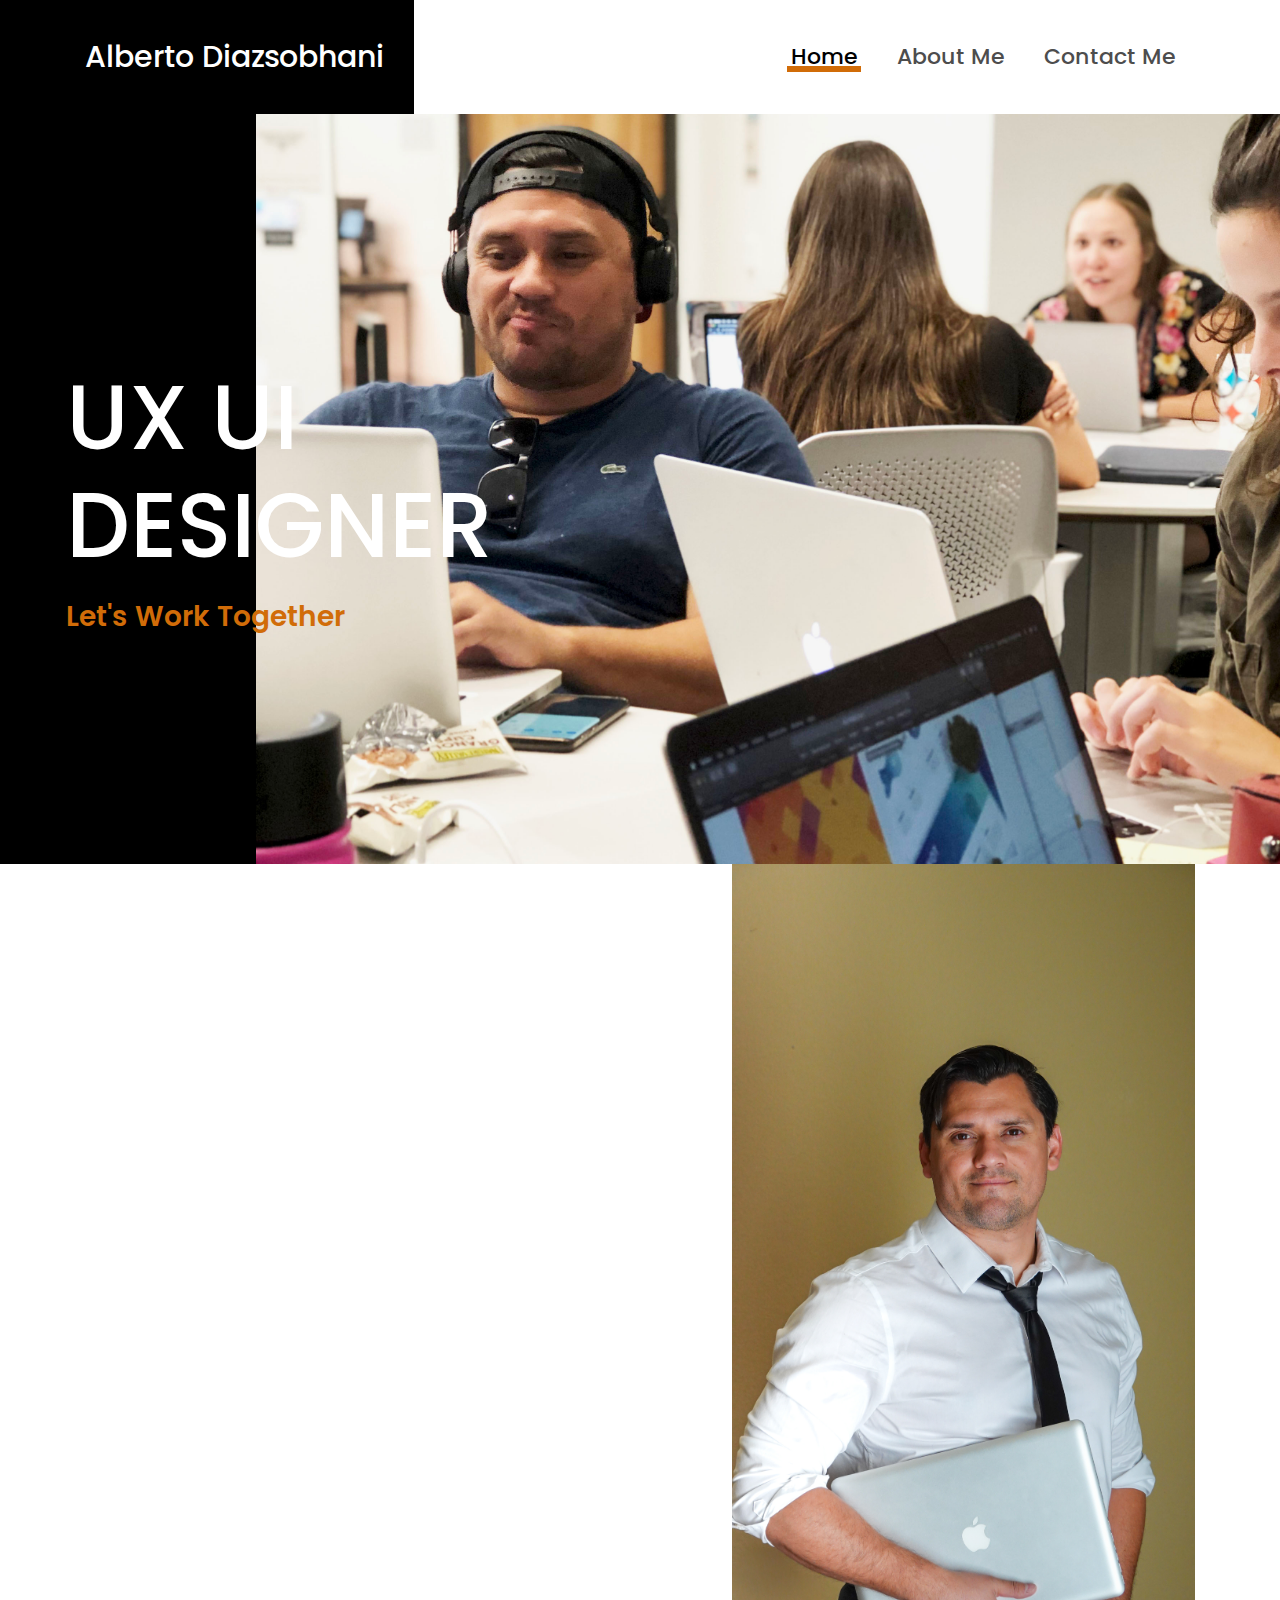
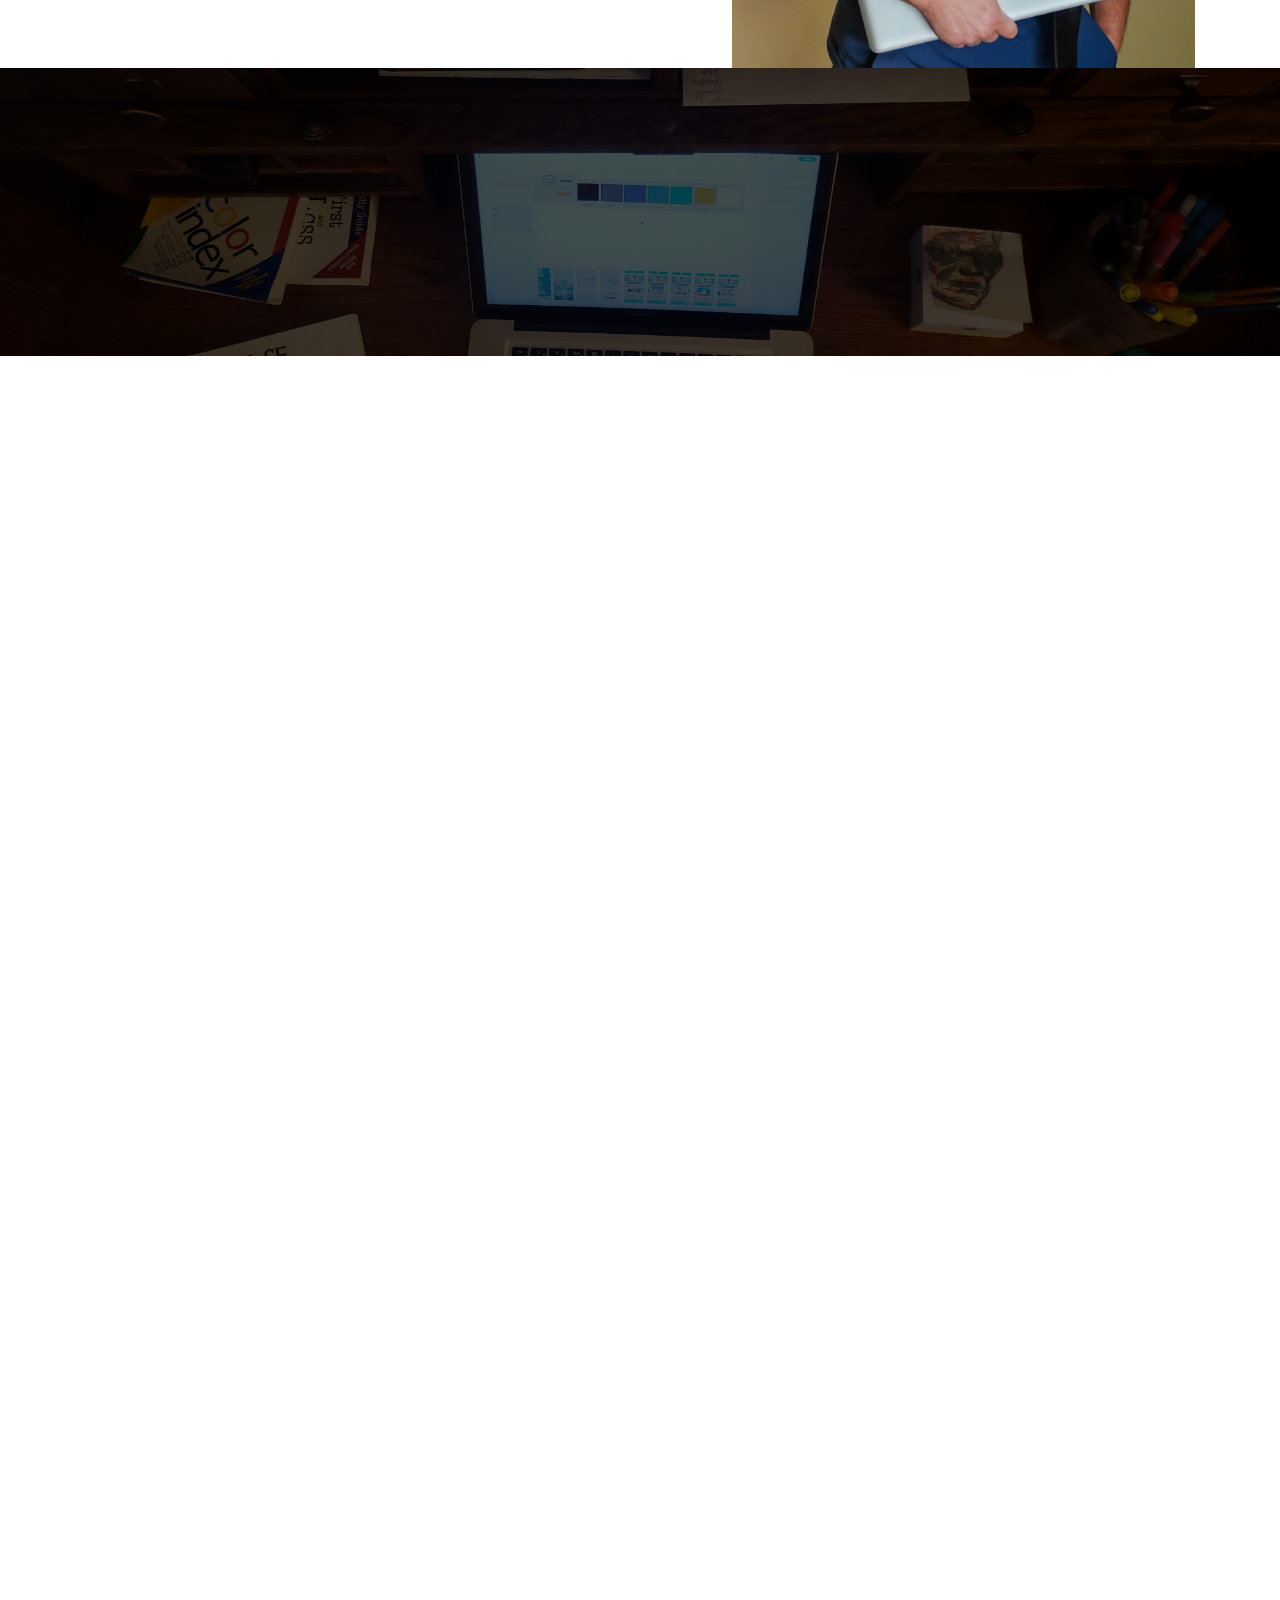
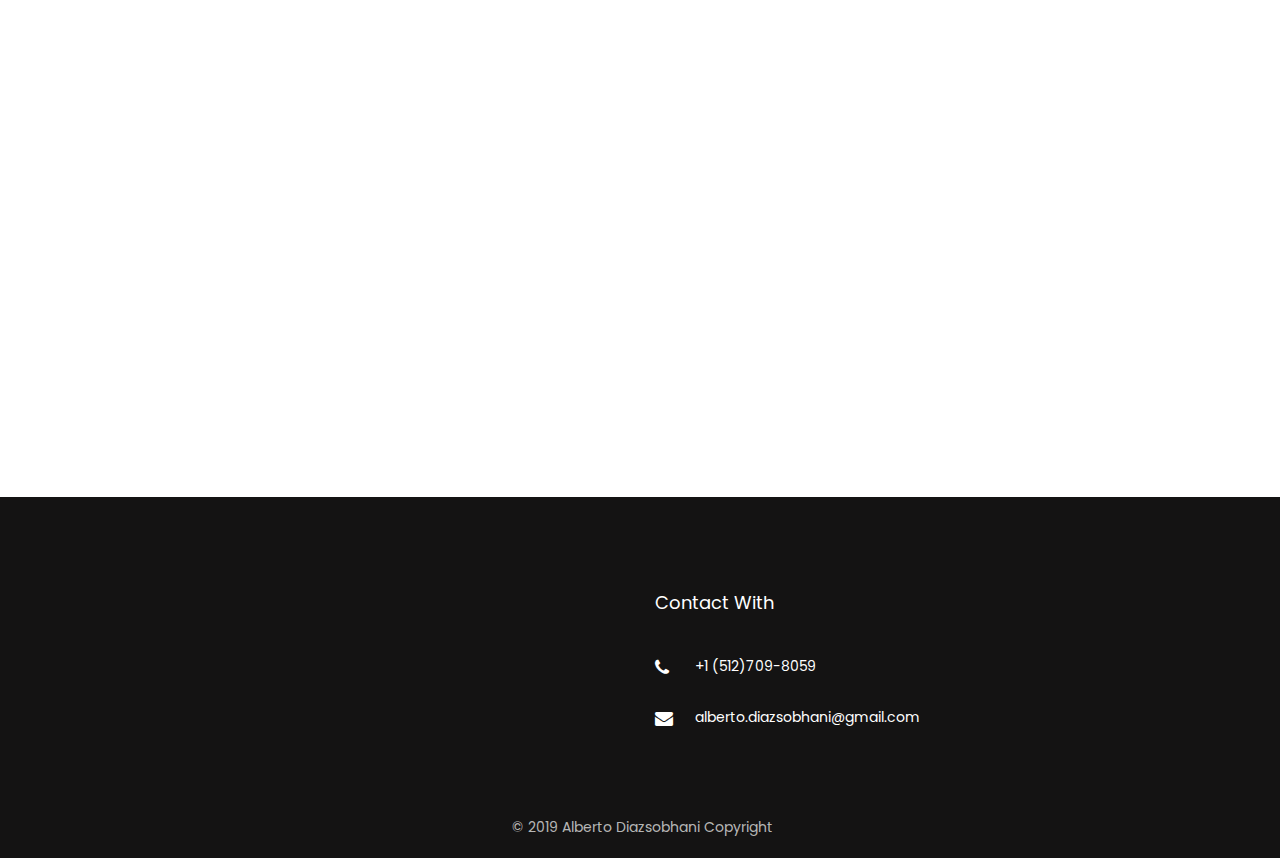
==== index.html @ 13d58dac "changes" ====
<!DOCTYPE html>
<html lang="en">
  <head>
	  
	<title>Alberto Diazsobhani UX UI Designer</title>
	<link rel="shortcut icon" type="images/png" href="images/betologo.png">
    <meta charset="utf-8">
    <meta name="viewport" content="width=device-width, initial-scale=1, shrink-to-fit=no">
    
    <link href="https://fonts.googleapis.com/css?family=Poppins:300,400,500,600,700,800,900" rel="stylesheet">

    <link rel="stylesheet" href="css/open-iconic-bootstrap.min.css">
    <link rel="stylesheet" href="css/animate.css">
    
    <link rel="stylesheet" href="css/owl.carousel.min.css">
    <link rel="stylesheet" href="css/owl.theme.default.min.css">
    <link rel="stylesheet" href="css/magnific-popup.css">

    <link rel="stylesheet" href="css/aos.css">

    <link rel="stylesheet" href="css/ionicons.min.css">

    <link rel="stylesheet" href="css/bootstrap-datepicker.css">
    <link rel="stylesheet" href="css/jquery.timepicker.css">

    
    <link rel="stylesheet" href="css/flaticon.css">
    <link rel="stylesheet" href="css/icomoon.css">
    <link rel="stylesheet" href="css/style.css">
  </head>
  <body>

	<!-- Start Nav-Bar Section-->

	<nav class="navbar navbar-expand-lg navbar-dark ftco_navbar bg-dark ftco-navbar-light" id="ftco-navbar">
	    <div class="container">
	      <a class="navbar-brand" href="index.html">Alberto Diazsobhani</a>
	      <button class="navbar-toggler" type="button" data-toggle="collapse" data-target="#ftco-nav" aria-controls="ftco-nav" aria-expanded="false" aria-label="Toggle navigation">
	        <span class="oi oi-menu"></span> Menu
	      </button>

	      <div class="collapse navbar-collapse" id="ftco-nav">
	        <ul class="navbar-nav ml-auto">
	        	<li class="nav-item active"><a href="index.html" class="nav-link">Home</a></li>
	        	<li class="nav-item"><a href="about.html" class="nav-link">About Me</a></li>
	          <li class="nav-item"><a href="contact.html" class="nav-link">Contact Me</a></li>
	        </ul>
	      </div>
	    </div>
	  </nav>

	<!-- END Nav-Bar Section-->


	<!-- Start Hero-Flex Section -->

    <section class="hero-wrap d-flex">
    	<div class="forth d-flex">
    		<div class="bg-after d-flex align-self-stretch"></div>
    		<div class="text">
    			<div class="desc pt-5">
	    			<h1 class="mb-3">UX UI DESIGNER</h1>
	    			<h2 class="mb-4">Let's Work Together</h2>
    			</div>
    		</div>
    	</div>
    	<div class="third about-img">
    		<div id="home" class="video-hero" style="height: 750px; background-image: url(images/betowork.jpg); background-size:cover; background-position: center center;">
    	</div>
	</section>
	
	<!-- End Hero-Flex Section -->


	<!-- Start Endorsements Section -->

    <section class="ftco-section ftco-no-pt ftco-no-pb">
			<div class="container">
				<div class="row no-gutters">
					<div class="col-md-5 p-md-5 img img-2 d-flex justify-content-center align-items-center order-md-last" style="background-image: url(images/Betohome2.jpg);">
					</div>
					<div class="col-md-7 wrap-about pt-md-5 ftco-animate">
	          <div class="heading-section mb-5 pt-5 pl-md-5">
	          	<div class="pr-md-5 mr-md-5 text-md-right">
	          		<span class="subheading">Endorsements</span>
		            <h2 class="mb-4">Skills</h2>
	            </div>
			  </div>	
	          <div class="pr-md-3 pr-lg-5 pl-md-5 mr-md-5 mb-5">
	            <div class="services-wrap d-flex">
	              <div class="icon d-flex justify-content-center align-items-center">
	            		<span class="flaticon-innovation"></span>
	              </div>
	              <div class="media-body pl-md-0 pl-4 pr-4 order-md-first text-md-right">
	                <h3 class="heading">UX & UI Process</h3>
	                <p>Research, Empathize with the users, Define the problem, Ideate, Prototype. Design focus on style with a useful and friendly iteration based on the needs of the User.</p>
	              </div>
	            </div>	
	            <div class="services-wrap d-flex">
	              <div class="icon d-flex justify-content-center align-items-center">
	            		<span class="flaticon-innovation"></span>
	              </div>
	              <div class="media-body pl-md-0 pl-4 pr-4 order-md-first text-md-right">
	                <h3 class="heading">Technical Skills</h3>
	                <p>Adobe XD, Visual Studio Code, Adobe Illustrator, InVision, GitHub, Adobe Photoshop, CodePen, Trello, Slack, Adobe Creative Cloud, Basic HTML, CSS and JS. </Code>.</p>
				  </div>
	            </div>
						</div>
					</div>
				</div>
			</div>
		</section>

		<!-- End Endorsements Section -->
	

		<!-- Start Floating-image Section -->

		<section class="ftco-section ftco-counter" id="section-counter" style="background-image: url(images/desk001.jpg);" data-stellar-background-ratio="0.5">
    	<div class="container">
    		<div class="row d-md-flex align-items-center">
    			<div class="col-lg-4">
    				<div class="heading-section pl-md-5 heading-section-white">
	          	<div class="ftco-animate">
		          	<span class="subheading"></span>
		            <h2 class="mb-4"></h2>
	            </div>
	          </div>
    			</div>
	          </div>
          </div>
        </div>
    	</div>
	</section>
	
	<!-- End Floating-image Section -->


	<!-- Start Recent Projects Section -->

    <section class="ftco-section ftco-project" id="projects-section">
    	<div class="container-fluid px-4">
    		<div class="row justify-content-center mb-5 pb-3">
          <div class="col-lg-6 heading-section text-center ftco-animate">
          	<span class="subheading">Portfolio</span>
            <h2 class="mb-4">Projects</h2>
            <p></p>
          </div>
        </div>
    		<div class="row">
    			<div class="col-md-4">
    				<div class="project img ftco-animate d-flex justify-content-center align-items-center" style="background-image: url(images/ruffugees.png);">
    					<div class="overlay"></div>
    					<a href="#" class="btn-site d-flex align-items-center justify-content-center"><span class="icon-subdirectory_arrow_right"></span></a>
	    				<div class="text text-center p-4">
	    					<h3><a href="https://albertodiazsobhani.myportfolio.com/ruffugees-presentation">Ruffugees </a></h3>
	    					<span>Website Redesign</span>
	    				</div>
    				</div>
  				</div>
  				<div class="col-md-8">
    				<div class="project img ftco-animate d-flex justify-content-center align-items-center" style="background-image: url(images/img-proj-O&T.png);">
    					<div class="overlay"></div>
    					<a href="https://albertodiazsobhani.myportfolio.com/oak-threads-presentation" class="btn-site d-flex align-items-center justify-content-center"><span class="icon-subdirectory_arrow_right"></span></a>
	    				<div class="text text-center p-4">
	    					<h3><a href="https://albertodiazsobhani.myportfolio.com/oak-threads-presentation">Oak & Thread</a></h3>
	    					<span>website</span>
	    				</div>
    				</div>
  				</div>
    			<div class="col-md-8">
    				<div class="project img ftco-animate d-flex justify-content-center align-items-center" style="background-image: url(images/butt;">
    					<div class="overlay"></div>
    					<a href="#" class="btn-site d-flex align-items-center justify-content-center"><span class="icon-subdirectory_arrow_right"></span></a>
	    				<div class="text text-center p-4">
							<h3><a href="https://albertodiazsobhani.myportfolio.com/butterfly-presentation">Butterfly</a></h3>
	    					<span>Social App</span>
	    				</div>
    				</div>

    				<div class="project img ftco-animate d-flex justify-content-center align-items-center" style="background-image: url(images/mobile03.jpg);">
    					<div class="overlay"></div>
    					<a href="#" class="btn-site d-flex align-items-center justify-content-center"><span class="icon-subdirectory_arrow_right"></span></a>
	    				<div class="text text-center p-4">
	    					<h3><a href="#">Under Construction</a></h3>
	    					<span></span>
	    				</div>
    				</div>
    			</div>
    			<div class="col-md-4">
    				<div class="row">
    					<div class="col-md-12">
		    				<div class="project img ftco-animate d-flex justify-content-center align-items-center" style="background-image: url(images/paints.jpg);">
		    					<div class="overlay"></div>
		    					<a href="#" class="btn-site d-flex align-items-center justify-content-center"><span class="icon-subdirectory_arrow_right"></span></a>
			    				<div class="text text-center p-4">
									<h3><a href="#">Under Construction</a></h3>
			    					<span>Art</span>
			    				</div>
		    				</div>
	    				</div>
	    				<div class="col-md-12">
		    				<div class="project img ftco-animate d-flex justify-content-center align-items-center" style="background-image: url(images/betowork.jpg);">
		    					<div class="overlay"></div>
		    					<a href="#" class="btn-site d-flex align-items-center justify-content-center"><span class="icon-subdirectory_arrow_right"></span></a>
			    				<div class="text text-center p-4">
			    					<h3><a href="#">Under Construction</a></h3>
			    					<span></span>
			    				</div>
		    				</div>
	    				</div>
    				</div>
    			</div>
    		</div>
    	</div>
    </section>

	<!-- End Recent Projects Section -->


	<!-- Start Footer Section -->

	<footer class="ftco-footer ftco-bg-dark ftco-section">
      <div class="container">
        <div class="row mb-5 d-flex">
          <div class="col-md">
            <div class="ftco-footer-widget mb-4">
              <ul class="ftco-footer-social list-unstyled float-md-left float-lft mt-3">
				<li class="ftco-animate"><a href="https://www.linkedin.com/in/alberto-diazsobhani/"><img src="https://img.icons8.com/color/48/000000/linkedin.png"></span></a></li>
                <li class="ftco-animate"><a href="https://www.facebook.com/alberto.diazsobhani/"><img src="https://img.icons8.com/color/48/000000/facebook.png"></span></a></li>
                <li class="ftco-animate"><a href="https://www.instagram.com/ux.ui.diazsobhani/"><img src="https://img.icons8.com/color/48/000000/instagram-new.png"></span></a></li>
                <li class="ftco-animate"><a href="https://www.behance.net/albertodiazsobhani/"><img src="https://img.icons8.com/color/48/000000/behance.png"></span></a></li>
			</ul>
            </div>
          </div>
          <div class="col-md">
            <div class="ftco-footer-widget mb-4">
            	<h2 class="ftco-heading-2">Contact With</h2>
            	<div class="block-23 mb-3">
	              <ul>
	                <li><a href="=1 512 709 8059"><span class="icon icon-phone"></span><span class="text">+1 (512)709-8059  </span></a></li>
	                <li><a href="alberto.diazsoibhani@gmail.com"><span class="icon icon-envelope"></span><span class="text">alberto.diazsobhani@gmail.com</span></a></li>
	              </ul>
	            </div>
            </div>
          </div>
        </div>
        <div class="row">
          <div class="col-md-12 text-center">

	<!-- End Footer Section -->
	

            <p><!-- Link back to Colorlib can't be removed. Template is licensed under CC BY 3.0. -->
				 © 2019 Alberto Diazsobhani Copyright  <!-- Link back to Colorlib can't be removed. Template is licensed under CC BY 3.0. --></p>
          </div>
        </div>
      </div>
    </footer>

  <!-- loader -->
  <div id="ftco-loader" class="show fullscreen"><svg class="circular" width="48px" height="48px"><circle class="path-bg" cx="24" cy="24" r="22" fill="none" stroke-width="4" stroke="#eeeeee"/><circle class="path" cx="24" cy="24" r="22" fill="none" stroke-width="4" stroke-miterlimit="10" stroke="#F96D00"/></svg></div>


  <script src="js/jquery.min.js"></script>
  <script src="js/jquery-migrate-3.0.1.min.js"></script>
  <script src="js/popper.min.js"></script>
  <script src="js/bootstrap.min.js"></script>
  <script src="js/jquery.easing.1.3.js"></script>
  <script src="js/jquery.waypoints.min.js"></script>
  <script src="js/jquery.stellar.min.js"></script>
  <script src="js/owl.carousel.min.js"></script>
  <script src="js/jquery.magnific-popup.min.js"></script>
  <script src="js/aos.js"></script>
  <script src="js/jquery.animateNumber.min.js"></script>
  <script src="js/jquery.mb.YTPlayer.min.js"></script>
  <script src="js/scrollax.min.js"></script>
  <script src="https://maps.googleapis.com/maps/api/js?key=AIzaSyBVWaKrjvy3MaE7SQ74_uJiULgl1JY0H2s&sensor=false"></script>
  <script src="js/google-map.js"></script>
  <script src="js/main.js"></script>
    
  </body>
</html>
---- css/flaticon.css ----
/*
  	Flaticon icon font: Flaticon
  	Creation date: 09/10/2018 04:23
  	*/


@font-face {
  font-family: "Flaticon";
  src: url("../fonts/flaticon/font/Flaticon.eot");
  src: url("../fonts/flaticon/font/Flaticon.eot?#iefix") format("embedded-opentype"),
       url("../fonts/flaticon/font/Flaticon.woff") format("woff"),
       url("../fonts/flaticon/font/Flaticon.ttf") format("truetype"),
       url("../fonts/flaticon/font/Flaticon.svg#Flaticon") format("svg");
  font-weight: normal;
  font-style: normal;
}

@media screen and (-webkit-min-device-pixel-ratio:0) {
  @font-face {
    font-family: "Flaticon";
    src: url("../fonts/flaticon/font/Flaticon.svg#Flaticon") format("svg");
  }
}

[class^="flaticon-"]:before, [class*=" flaticon-"]:before,
[class^="flaticon-"]:after, [class*=" flaticon-"]:after {   
  font-family: Flaticon;
  font-style: normal;
  font-weight: normal;
  font-variant: normal;
  text-transform: none;
  line-height: 1;

  /* Better Font Rendering =========== */
  -webkit-font-smoothing: antialiased;
  -moz-osx-font-smoothing: grayscale;
}

.flaticon-ideas:before { content: "\f100"; }
.flaticon-flasks:before { content: "\f101"; }
.flaticon-analysis:before { content: "\f102"; }
.flaticon-ux-design:before { content: "\f103"; }
.flaticon-web-design:before { content: "\f104"; }
.flaticon-idea:before { content: "\f105"; }
.flaticon-innovation:before { content: "\f106"; }
---- css/icomoon.css ----
@font-face {
  font-family: 'icomoon';
  src:  url('../fonts/icomoon/icomoon.eot?6tt51o');
  src:  url('../fonts/icomoon/icomoon.eot?6tt51o#iefix') format('embedded-opentype'),
    url('../fonts/icomoon/icomoon.ttf?6tt51o') format('truetype'),
    url('../fonts/icomoon/icomoon.woff?6tt51o') format('woff'),
    url('../fonts/icomoon/icomoon.svg?6tt51o#icomoon') format('svg');
  font-weight: normal;
  font-style: normal;
}

[class^="icon-"], [class*=" icon-"] {
  /* use !important to prevent issues with browser extensions that change fonts */
  font-family: 'icomoon' !important;
  speak: none;
  font-style: normal;
  font-weight: normal;
  font-variant: normal;
  text-transform: none;
  line-height: 1;

  /* Better Font Rendering =========== */
  -webkit-font-smoothing: antialiased;
  -moz-osx-font-smoothing: grayscale;
}

.icon-asterisk:before {
  content: "\f069";
}
.icon-plus:before {
  content: "\f067";
}
.icon-question:before {
  content: "\f128";
}
.icon-minus:before {
  content: "\f068";
}
.icon-glass:before {
  content: "\f000";
}
.icon-music:before {
  content: "\f001";
}
.icon-search:before {
  content: "\f002";
}
.icon-envelope-o:before {
  content: "\f003";
}
.icon-heart:before {
  content: "\f004";
}
.icon-star:before {
  content: "\f005";
}
.icon-star-o:before {
  content: "\f006";
}
.icon-user:before {
  content: "\f007";
}
.icon-film:before {
  content: "\f008";
}
.icon-th-large:before {
  content: "\f009";
}
.icon-th:before {
  content: "\f00a";
}
.icon-th-list:before {
  content: "\f00b";
}
.icon-check:before {
  content: "\f00c";
}
.icon-close:before {
  content: "\f00d";
}
.icon-remove:before {
  content: "\f00d";
}
.icon-times:before {
  content: "\f00d";
}
.icon-search-plus:before {
  content: "\f00e";
}
.icon-search-minus:before {
  content: "\f010";
}
.icon-power-off:before {
  content: "\f011";
}
.icon-signal:before {
  content: "\f012";
}
.icon-cog:before {
  content: "\f013";
}
.icon-gear:before {
  content: "\f013";
}
.icon-trash-o:before {
  content: "\f014";
}
.icon-home:before {
  content: "\f015";
}
.icon-file-o:before {
  content: "\f016";
}
.icon-clock-o:before {
  content: "\f017";
}
.icon-road:before {
  content: "\f018";
}
.icon-download:before {
  content: "\f019";
}
.icon-arrow-circle-o-down:before {
  content: "\f01a";
}
.icon-arrow-circle-o-up:before {
  content: "\f01b";
}
.icon-inbox:before {
  content: "\f01c";
}
.icon-play-circle-o:before {
  content: "\f01d";
}
.icon-repeat:before {
  content: "\f01e";
}
.icon-rotate-right:before {
  content: "\f01e";
}
.icon-refresh:before {
  content: "\f021";
}
.icon-list-alt:before {
  content: "\f022";
}
.icon-lock:before {
  content: "\f023";
}
.icon-flag:before {
  content: "\f024";
}
.icon-headphones:before {
  content: "\f025";
}
.icon-volume-off:before {
  content: "\f026";
}
.icon-volume-down:before {
  content: "\f027";
}
.icon-volume-up:before {
  content: "\f028";
}
.icon-qrcode:before {
  content: "\f029";
}
.icon-barcode:before {
  content: "\f02a";
}
.icon-tag:before {
  content: "\f02b";
}
.icon-tags:before {
  content: "\f02c";
}
.icon-book:before {
  content: "\f02d";
}
.icon-bookmark:before {
  content: "\f02e";
}
.icon-print:before {
  content: "\f02f";
}
.icon-camera:before {
  content: "\f030";
}
.icon-font:before {
  content: "\f031";
}
.icon-bold:before {
  content: "\f032";
}
.icon-italic:before {
  content: "\f033";
}
.icon-text-height:before {
  content: "\f034";
}
.icon-text-width:before {
  content: "\f035";
}
.icon-align-left:before {
  content: "\f036";
}
.icon-align-center:before {
  content: "\f037";
}
.icon-align-right:before {
  content: "\f038";
}
.icon-align-justify:before {
  content: "\f039";
}
.icon-list:before {
  content: "\f03a";
}
.icon-dedent:before {
  content: "\f03b";
}
.icon-outdent:before {
  content: "\f03b";
}
.icon-indent:before {
  content: "\f03c";
}
.icon-video-camera:before {
  content: "\f03d";
}
.icon-image:before {
  content: "\f03e";
}
.icon-photo:before {
  content: "\f03e";
}
.icon-picture-o:before {
  content: "\f03e";
}
.icon-pencil:before {
  content: "\f040";
}
.icon-map-marker:before {
  content: "\f041";
}
.icon-adjust:before {
  content: "\f042";
}
.icon-tint:before {
  content: "\f043";
}
.icon-edit:before {
  content: "\f044";
}
.icon-pencil-square-o:before {
  content: "\f044";
}
.icon-share-square-o:before {
  content: "\f045";
}
.icon-check-square-o:before {
  content: "\f046";
}
.icon-arrows:before {
  content: "\f047";
}
.icon-step-backward:before {
  content: "\f048";
}
.icon-fast-backward:before {
  content: "\f049";
}
.icon-backward:before {
  content: "\f04a";
}
.icon-play:before {
  content: "\f04b";
}
.icon-pause:before {
  content: "\f04c";
}
.icon-stop:before {
  content: "\f04d";
}
.icon-forward:before {
  content: "\f04e";
}
.icon-fast-forward:before {
  content: "\f050";
}
.icon-step-forward:before {
  content: "\f051";
}
.icon-eject:before {
  content: "\f052";
}
.icon-chevron-left:before {
  content: "\f053";
}
.icon-chevron-right:before {
  content: "\f054";
}
.icon-plus-circle:before {
  content: "\f055";
}
.icon-minus-circle:before {
  content: "\f056";
}
.icon-times-circle:before {
  content: "\f057";
}
.icon-check-circle:before {
  content: "\f058";
}
.icon-question-circle:before {
  content: "\f059";
}
.icon-info-circle:before {
  content: "\f05a";
}
.icon-crosshairs:before {
  content: "\f05b";
}
.icon-times-circle-o:before {
  content: "\f05c";
}
.icon-check-circle-o:before {
  content: "\f05d";
}
.icon-ban:before {
  content: "\f05e";
}
.icon-arrow-left:before {
  content: "\f060";
}
.icon-arrow-right:before {
  content: "\f061";
}
.icon-arrow-up:before {
  content: "\f062";
}
.icon-arrow-down:before {
  content: "\f063";
}
.icon-mail-forward:before {
  content: "\f064";
}
.icon-share:before {
  content: "\f064";
}
.icon-expand:before {
  content: "\f065";
}
.icon-compress:before {
  content: "\f066";
}
.icon-exclamation-circle:before {
  content: "\f06a";
}
.icon-gift:before {
  content: "\f06b";
}
.icon-leaf:before {
  content: "\f06c";
}
.icon-fire:before {
  content: "\f06d";
}
.icon-eye:before {
  content: "\f06e";
}
.icon-eye-slash:before {
  content: "\f070";
}
.icon-exclamation-triangle:before {
  content: "\f071";
}
.icon-warning:before {
  content: "\f071";
}
.icon-plane:before {
  content: "\f072";
}
.icon-calendar:before {
  content: "\f073";
}
.icon-random:before {
  content: "\f074";
}
.icon-comment:before {
  content: "\f075";
}
.icon-magnet:before {
  content: "\f076";
}
.icon-chevron-up:before {
  content: "\f077";
}
.icon-chevron-down:before {
  content: "\f078";
}
.icon-retweet:before {
  content: "\f079";
}
.icon-shopping-cart:before {
  content: "\f07a";
}
.icon-folder:before {
  content: "\f07b";
}
.icon-folder-open:before {
  content: "\f07c";
}
.icon-arrows-v:before {
  content: "\f07d";
}
.icon-arrows-h:before {
  content: "\f07e";
}
.icon-bar-chart:before {
  content: "\f080";
}
.icon-bar-chart-o:before {
  content: "\f080";
}
.icon-twitter-square:before {
  content: "\f081";
}
.icon-facebook-square:before {
  content: "\f082";
}
.icon-camera-retro:before {
  content: "\f083";
}
.icon-key:before {
  content: "\f084";
}
.icon-cogs:before {
  content: "\f085";
}
.icon-gears:before {
  content: "\f085";
}
.icon-comments:before {
  content: "\f086";
}
.icon-thumbs-o-up:before {
  content: "\f087";
}
.icon-thumbs-o-down:before {
  content: "\f088";
}
.icon-star-half:before {
  content: "\f089";
}
.icon-heart-o:before {
  content: "\f08a";
}
.icon-sign-out:before {
  content: "\f08b";
}
.icon-linkedin-square:before {
  content: "\f08c";
}
.icon-thumb-tack:before {
  content: "\f08d";
}
.icon-external-link:before {
  content: "\f08e";
}
.icon-sign-in:before {
  content: "\f090";
}
.icon-trophy:before {
  content: "\f091";
}
.icon-github-square:before {
  content: "\f092";
}
.icon-upload:before {
  content: "\f093";
}
.icon-lemon-o:before {
  content: "\f094";
}
.icon-phone:before {
  content: "\f095";
}
.icon-square-o:before {
  content: "\f096";
}
.icon-bookmark-o:before {
  content: "\f097";
}
.icon-phone-square:before {
  content: "\f098";
}
.icon-twitter:before {
  content: "\f099";
}
.icon-facebook:before {
  content: "\f09a";
}
.icon-facebook-f:before {
  content: "\f09a";
}
.icon-github:before {
  content: "\f09b";
}
.icon-unlock:before {
  content: "\f09c";
}
.icon-credit-card:before {
  content: "\f09d";
}
.icon-feed:before {
  content: "\f09e";
}
.icon-rss:before {
  content: "\f09e";
}
.icon-hdd-o:before {
  content: "\f0a0";
}
.icon-bullhorn:before {
  content: "\f0a1";
}
.icon-bell-o:before {
  content: "\f0a2";
}
.icon-certificate:before {
  content: "\f0a3";
}
.icon-hand-o-right:before {
  content: "\f0a4";
}
.icon-hand-o-left:before {
  content: "\f0a5";
}
.icon-hand-o-up:before {
  content: "\f0a6";
}
.icon-hand-o-down:before {
  content: "\f0a7";
}
.icon-arrow-circle-left:before {
  content: "\f0a8";
}
.icon-arrow-circle-right:before {
  content: "\f0a9";
}
.icon-arrow-circle-up:before {
  content: "\f0aa";
}
.icon-arrow-circle-down:before {
  content: "\f0ab";
}
.icon-globe:before {
  content: "\f0ac";
}
.icon-wrench:before {
  content: "\f0ad";
}
.icon-tasks:before {
  content: "\f0ae";
}
.icon-filter:before {
  content: "\f0b0";
}
.icon-briefcase:before {
  content: "\f0b1";
}
.icon-arrows-alt:before {
  content: "\f0b2";
}
.icon-group:before {
  content: "\f0c0";
}
.icon-users:before {
  content: "\f0c0";
}
.icon-chain:before {
  content: "\f0c1";
}
.icon-link:before {
  content: "\f0c1";
}
.icon-cloud:before {
  content: "\f0c2";
}
.icon-flask:before {
  content: "\f0c3";
}
.icon-cut:before {
  content: "\f0c4";
}
.icon-scissors:before {
  content: "\f0c4";
}
.icon-copy:before {
  content: "\f0c5";
}
.icon-files-o:before {
  content: "\f0c5";
}
.icon-paperclip:before {
  content: "\f0c6";
}
.icon-floppy-o:before {
  content: "\f0c7";
}
.icon-save:before {
  content: "\f0c7";
}
.icon-square:before {
  content: "\f0c8";
}
.icon-bars:before {
  content: "\f0c9";
}
.icon-navicon:before {
  content: "\f0c9";
}
.icon-reorder:before {
  content: "\f0c9";
}
.icon-list-ul:before {
  content: "\f0ca";
}
.icon-list-ol:before {
  content: "\f0cb";
}
.icon-strikethrough:before {
  content: "\f0cc";
}
.icon-underline:before {
  content: "\f0cd";
}
.icon-table:before {
  content: "\f0ce";
}
.icon-magic:before {
  content: "\f0d0";
}
.icon-truck:before {
  content: "\f0d1";
}
.icon-pinterest:before {
  content: "\f0d2";
}
.icon-pinterest-square:before {
  content: "\f0d3";
}
.icon-google-plus-square:before {
  content: "\f0d4";
}
.icon-google-plus:before {
  content: "\f0d5";
}
.icon-money:before {
  content: "\f0d6";
}
.icon-caret-down:before {
  content: "\f0d7";
}
.icon-caret-up:before {
  content: "\f0d8";
}
.icon-caret-left:before {
  content: "\f0d9";
}
.icon-caret-right:before {
  content: "\f0da";
}
.icon-columns:before {
  content: "\f0db";
}
.icon-sort:before {
  content: "\f0dc";
}
.icon-unsorted:before {
  content: "\f0dc";
}
.icon-sort-desc:before {
  content: "\f0dd";
}
.icon-sort-down:before {
  content: "\f0dd";
}
.icon-sort-asc:before {
  content: "\f0de";
}
.icon-sort-up:before {
  content: "\f0de";
}
.icon-envelope:before {
  content: "\f0e0";
}
.icon-linkedin:before {
  content: "\f0e1";
}
.icon-rotate-left:before {
  content: "\f0e2";
}
.icon-undo:before {
  content: "\f0e2";
}
.icon-gavel:before {
  content: "\f0e3";
}
.icon-legal:before {
  content: "\f0e3";
}
.icon-dashboard:before {
  content: "\f0e4";
}
.icon-tachometer:before {
  content: "\f0e4";
}
.icon-comment-o:before {
  content: "\f0e5";
}
.icon-comments-o:before {
  content: "\f0e6";
}
.icon-bolt:before {
  content: "\f0e7";
}
.icon-flash:before {
  content: "\f0e7";
}
.icon-sitemap:before {
  content: "\f0e8";
}
.icon-umbrella:before {
  content: "\f0e9";
}
.icon-clipboard:before {
  content: "\f0ea";
}
.icon-paste:before {
  content: "\f0ea";
}
.icon-lightbulb-o:before {
  content: "\f0eb";
}
.icon-exchange:before {
  content: "\f0ec";
}
.icon-cloud-download:before {
  content: "\f0ed";
}
.icon-cloud-upload:before {
  content: "\f0ee";
}
.icon-user-md:before {
  content: "\f0f0";
}
.icon-stethoscope:before {
  content: "\f0f1";
}
.icon-suitcase:before {
  content: "\f0f2";
}
.icon-bell:before {
  content: "\f0f3";
}
.icon-coffee:before {
  content: "\f0f4";
}
.icon-cutlery:before {
  content: "\f0f5";
}
.icon-file-text-o:before {
  content: "\f0f6";
}
.icon-building-o:before {
  content: "\f0f7";
}
.icon-hospital-o:before {
  content: "\f0f8";
}
.icon-ambulance:before {
  content: "\f0f9";
}
.icon-medkit:before {
  content: "\f0fa";
}
.icon-fighter-jet:before {
  content: "\f0fb";
}
.icon-beer:before {
  content: "\f0fc";
}
.icon-h-square:before {
  content: "\f0fd";
}
.icon-plus-square:before {
  content: "\f0fe";
}
.icon-angle-double-left:before {
  content: "\f100";
}
.icon-angle-double-right:before {
  content: "\f101";
}
.icon-angle-double-up:before {
  content: "\f102";
}
.icon-angle-double-down:before {
  content: "\f103";
}
.icon-angle-left:before {
  content: "\f104";
}
.icon-angle-right:before {
  content: "\f105";
}
.icon-angle-up:before {
  content: "\f106";
}
.icon-angle-down:before {
  content: "\f107";
}
.icon-desktop:before {
  content: "\f108";
}
.icon-laptop:before {
  content: "\f109";
}
.icon-tablet:before {
  content: "\f10a";
}
.icon-mobile:before {
  content: "\f10b";
}
.icon-mobile-phone:before {
  content: "\f10b";
}
.icon-circle-o:before {
  content: "\f10c";
}
.icon-quote-left:before {
  content: "\f10d";
}
.icon-quote-right:before {
  content: "\f10e";
}
.icon-spinner:before {
  content: "\f110";
}
.icon-circle:before {
  content: "\f111";
}
.icon-mail-reply:before {
  content: "\f112";
}
.icon-reply:before {
  content: "\f112";
}
.icon-github-alt:before {
  content: "\f113";
}
.icon-folder-o:before {
  content: "\f114";
}
.icon-folder-open-o:before {
  content: "\f115";
}
.icon-smile-o:before {
  content: "\f118";
}
.icon-frown-o:before {
  content: "\f119";
}
.icon-meh-o:before {
  content: "\f11a";
}
.icon-gamepad:before {
  content: "\f11b";
}
.icon-keyboard-o:before {
  content: "\f11c";
}
.icon-flag-o:before {
  content: "\f11d";
}
.icon-flag-checkered:before {
  content: "\f11e";
}
.icon-terminal:before {
  content: "\f120";
}
.icon-code:before {
  content: "\f121";
}
.icon-mail-reply-all:before {
  content: "\f122";
}
.icon-reply-all:before {
  content: "\f122";
}
.icon-star-half-empty:before {
  content: "\f123";
}
.icon-star-half-full:before {
  content: "\f123";
}
.icon-star-half-o:before {
  content: "\f123";
}
.icon-location-arrow:before {
  content: "\f124";
}
.icon-crop:before {
  content: "\f125";
}
.icon-code-fork:before {
  content: "\f126";
}
.icon-chain-broken:before {
  content: "\f127";
}
.icon-unlink:before {
  content: "\f127";
}
.icon-info:before {
  content: "\f129";
}
.icon-exclamation:before {
  content: "\f12a";
}
.icon-superscript:before {
  content: "\f12b";
}
.icon-subscript:before {
  content: "\f12c";
}
.icon-eraser:before {
  content: "\f12d";
}
.icon-puzzle-piece:before {
  content: "\f12e";
}
.icon-microphone:before {
  content: "\f130";
}
.icon-microphone-slash:before {
  content: "\f131";
}
.icon-shield:before {
  content: "\f132";
}
.icon-calendar-o:before {
  content: "\f133";
}
.icon-fire-extinguisher:before {
  content: "\f134";
}
.icon-rocket:before {
  content: "\f135";
}
.icon-maxcdn:before {
  content: "\f136";
}
.icon-chevron-circle-left:before {
  content: "\f137";
}
.icon-chevron-circle-right:before {
  content: "\f138";
}
.icon-chevron-circle-up:before {
  content: "\f139";
}
.icon-chevron-circle-down:before {
  content: "\f13a";
}
.icon-html5:before {
  content: "\f13b";
}
.icon-css3:before {
  content: "\f13c";
}
.icon-anchor:before {
  content: "\f13d";
}
.icon-unlock-alt:before {
  content: "\f13e";
}
.icon-bullseye:before {
  content: "\f140";
}
.icon-ellipsis-h:before {
  content: "\f141";
}
.icon-ellipsis-v:before {
  content: "\f142";
}
.icon-rss-square:before {
  content: "\f143";
}
.icon-play-circle:before {
  content: "\f144";
}
.icon-ticket:before {
  content: "\f145";
}
.icon-minus-square:before {
  content: "\f146";
}
.icon-minus-square-o:before {
  content: "\f147";
}
.icon-level-up:before {
  content: "\f148";
}
.icon-level-down:before {
  content: "\f149";
}
.icon-check-square:before {
  content: "\f14a";
}
.icon-pencil-square:before {
  content: "\f14b";
}
.icon-external-link-square:before {
  content: "\f14c";
}
.icon-share-square:before {
  content: "\f14d";
}
.icon-compass:before {
  content: "\f14e";
}
.icon-caret-square-o-down:before {
  content: "\f150";
}
.icon-toggle-down:before {
  content: "\f150";
}
.icon-caret-square-o-up:before {
  content: "\f151";
}
.icon-toggle-up:before {
  content: "\f151";
}
.icon-caret-square-o-right:before {
  content: "\f152";
}
.icon-toggle-right:before {
  content: "\f152";
}
.icon-eur:before {
  content: "\f153";
}
.icon-euro:before {
  content: "\f153";
}
.icon-gbp:before {
  content: "\f154";
}
.icon-dollar:before {
  content: "\f155";
}
.icon-usd:before {
  content: "\f155";
}
.icon-inr:before {
  content: "\f156";
}
.icon-rupee:before {
  content: "\f156";
}
.icon-cny:before {
  content: "\f157";
}
.icon-jpy:before {
  content: "\f157";
}
.icon-rmb:before {
  content: "\f157";
}
.icon-yen:before {
  content: "\f157";
}
.icon-rouble:before {
  content: "\f158";
}
.icon-rub:before {
  content: "\f158";
}
.icon-ruble:before {
  content: "\f158";
}
.icon-krw:before {
  content: "\f159";
}
.icon-won:before {
  content: "\f159";
}
.icon-bitcoin:before {
  content: "\f15a";
}
.icon-btc:before {
  content: "\f15a";
}
.icon-file:before {
  content: "\f15b";
}
.icon-file-text:before {
  content: "\f15c";
}
.icon-sort-alpha-asc:before {
  content: "\f15d";
}
.icon-sort-alpha-desc:before {
  content: "\f15e";
}
.icon-sort-amount-asc:before {
  content: "\f160";
}
.icon-sort-amount-desc:before {
  content: "\f161";
}
.icon-sort-numeric-asc:before {
  content: "\f162";
}
.icon-sort-numeric-desc:before {
  content: "\f163";
}
.icon-thumbs-up:before {
  content: "\f164";
}
.icon-thumbs-down:before {
  content: "\f165";
}
.icon-youtube-square:before {
  content: "\f166";
}
.icon-youtube:before {
  content: "\f167";
}
.icon-xing:before {
  content: "\f168";
}
.icon-xing-square:before {
  content: "\f169";
}
.icon-youtube-play:before {
  content: "\f16a";
}
.icon-dropbox:before {
  content: "\f16b";
}
.icon-stack-overflow:before {
  content: "\f16c";
}
.icon-instagram:before {
  content: "\f16d";
}
.icon-flickr:before {
  content: "\f16e";
}
.icon-adn:before {
  content: "\f170";
}
.icon-bitbucket:before {
  content: "\f171";
}
.icon-bitbucket-square:before {
  content: "\f172";
}
.icon-tumblr:before {
  content: "\f173";
}
.icon-tumblr-square:before {
  content: "\f174";
}
.icon-long-arrow-down:before {
  content: "\f175";
}
.icon-long-arrow-up:before {
  content: "\f176";
}
.icon-long-arrow-left:before {
  content: "\f177";
}
.icon-long-arrow-right:before {
  content: "\f178";
}
.icon-apple:before {
  content: "\f179";
}
.icon-windows:before {
  content: "\f17a";
}
.icon-android:before {
  content: "\f17b";
}
.icon-linux:before {
  content: "\f17c";
}
.icon-dribbble:before {
  content: "\f17d";
}
.icon-skype:before {
  content: "\f17e";
}
.icon-foursquare:before {
  content: "\f180";
}
.icon-trello:before {
  content: "\f181";
}
.icon-female:before {
  content: "\f182";
}
.icon-male:before {
  content: "\f183";
}
.icon-gittip:before {
  content: "\f184";
}
.icon-gratipay:before {
  content: "\f184";
}
.icon-sun-o:before {
  content: "\f185";
}
.icon-moon-o:before {
  content: "\f186";
}
.icon-archive:before {
  content: "\f187";
}
.icon-bug:before {
  content: "\f188";
}
.icon-vk:before {
  content: "\f189";
}
.icon-weibo:before {
  content: "\f18a";
}
.icon-renren:before {
  content: "\f18b";
}
.icon-pagelines:before {
  content: "\f18c";
}
.icon-stack-exchange:before {
  content: "\f18d";
}
.icon-arrow-circle-o-right:before {
  content: "\f18e";
}
.icon-arrow-circle-o-left:before {
  content: "\f190";
}
.icon-caret-square-o-left:before {
  content: "\f191";
}
.icon-toggle-left:before {
  content: "\f191";
}
.icon-dot-circle-o:before {
  content: "\f192";
}
.icon-wheelchair:before {
  content: "\f193";
}
.icon-vimeo-square:before {
  content: "\f194";
}
.icon-try:before {
  content: "\f195";
}
.icon-turkish-lira:before {
  content: "\f195";
}
.icon-plus-square-o:before {
  content: "\f196";
}
.icon-space-shuttle:before {
  content: "\f197";
}
.icon-slack:before {
  content: "\f198";
}
.icon-envelope-square:before {
  content: "\f199";
}
.icon-wordpress:before {
  content: "\f19a";
}
.icon-openid:before {
  content: "\f19b";
}
.icon-bank:before {
  content: "\f19c";
}
.icon-institution:before {
  content: "\f19c";
}
.icon-university:before {
  content: "\f19c";
}
.icon-graduation-cap:before {
  content: "\f19d";
}
.icon-mortar-board:before {
  content: "\f19d";
}
.icon-yahoo:before {
  content: "\f19e";
}
.icon-google:before {
  content: "\f1a0";
}
.icon-reddit:before {
  content: "\f1a1";
}
.icon-reddit-square:before {
  content: "\f1a2";
}
.icon-stumbleupon-circle:before {
  content: "\f1a3";
}
.icon-stumbleupon:before {
  content: "\f1a4";
}
.icon-delicious:before {
  content: "\f1a5";
}
.icon-digg:before {
  content: "\f1a6";
}
.icon-pied-piper-pp:before {
  content: "\f1a7";
}
.icon-pied-piper-alt:before {
  content: "\f1a8";
}
.icon-drupal:before {
  content: "\f1a9";
}
.icon-joomla:before {
  content: "\f1aa";
}
.icon-language:before {
  content: "\f1ab";
}
.icon-fax:before {
  content: "\f1ac";
}
.icon-building:before {
  content: "\f1ad";
}
.icon-child:before {
  content: "\f1ae";
}
.icon-paw:before {
  content: "\f1b0";
}
.icon-spoon:before {
  content: "\f1b1";
}
.icon-cube:before {
  content: "\f1b2";
}
.icon-cubes:before {
  content: "\f1b3";
}
.icon-behance:before {
  content: "\f1b4";
}
.icon-behance-square:before {
  content: "\f1b5";
}
.icon-steam:before {
  content: "\f1b6";
}
.icon-steam-square:before {
  content: "\f1b7";
}
.icon-recycle:before {
  content: "\f1b8";
}
.icon-automobile:before {
  content: "\f1b9";
}
.icon-car:before {
  content: "\f1b9";
}
.icon-cab:before {
  content: "\f1ba";
}
.icon-taxi:before {
  content: "\f1ba";
}
.icon-tree:before {
  content: "\f1bb";
}
.icon-spotify:before {
  content: "\f1bc";
}
.icon-deviantart:before {
  content: "\f1bd";
}
.icon-soundcloud:before {
  content: "\f1be";
}
.icon-database:before {
  content: "\f1c0";
}
.icon-file-pdf-o:before {
  content: "\f1c1";
}
.icon-file-word-o:before {
  content: "\f1c2";
}
.icon-file-excel-o:before {
  content: "\f1c3";
}
.icon-file-powerpoint-o:before {
  content: "\f1c4";
}
.icon-file-image-o:before {
  content: "\f1c5";
}
.icon-file-photo-o:before {
  content: "\f1c5";
}
.icon-file-picture-o:before {
  content: "\f1c5";
}
.icon-file-archive-o:before {
  content: "\f1c6";
}
.icon-file-zip-o:before {
  content: "\f1c6";
}
.icon-file-audio-o:before {
  content: "\f1c7";
}
.icon-file-sound-o:before {
  content: "\f1c7";
}
.icon-file-movie-o:before {
  content: "\f1c8";
}
.icon-file-video-o:before {
  content: "\f1c8";
}
.icon-file-code-o:before {
  content: "\f1c9";
}
.icon-vine:before {
  content: "\f1ca";
}
.icon-codepen:before {
  content: "\f1cb";
}
.icon-jsfiddle:before {
  content: "\f1cc";
}
.icon-life-bouy:before {
  content: "\f1cd";
}
.icon-life-buoy:before {
  content: "\f1cd";
}
.icon-life-ring:before {
  content: "\f1cd";
}
.icon-life-saver:before {
  content: "\f1cd";
}
.icon-support:before {
  content: "\f1cd";
}
.icon-circle-o-notch:before {
  content: "\f1ce";
}
.icon-ra:before {
  content: "\f1d0";
}
.icon-rebel:before {
  content: "\f1d0";
}
.icon-resistance:before {
  content: "\f1d0";
}
.icon-empire:before {
  content: "\f1d1";
}
.icon-ge:before {
  content: "\f1d1";
}
.icon-git-square:before {
  content: "\f1d2";
}
.icon-git:before {
  content: "\f1d3";
}
.icon-hacker-news:before {
  content: "\f1d4";
}
.icon-y-combinator-square:before {
  content: "\f1d4";
}
.icon-yc-square:before {
  content: "\f1d4";
}
.icon-tencent-weibo:before {
  content: "\f1d5";
}
.icon-qq:before {
  content: "\f1d6";
}
.icon-wechat:before {
  content: "\f1d7";
}
.icon-weixin:before {
  content: "\f1d7";
}
.icon-paper-plane:before {
  content: "\f1d8";
}
.icon-send:before {
  content: "\f1d8";
}
.icon-paper-plane-o:before {
  content: "\f1d9";
}
.icon-send-o:before {
  content: "\f1d9";
}
.icon-history:before {
  content: "\f1da";
}
.icon-circle-thin:before {
  content: "\f1db";
}
.icon-header:before {
  content: "\f1dc";
}
.icon-paragraph:before {
  content: "\f1dd";
}
.icon-sliders:before {
  content: "\f1de";
}
.icon-share-alt:before {
  content: "\f1e0";
}
.icon-share-alt-square:before {
  content: "\f1e1";
}
.icon-bomb:before {
  content: "\f1e2";
}
.icon-futbol-o:before {
  content: "\f1e3";
}
.icon-soccer-ball-o:before {
  content: "\f1e3";
}
.icon-tty:before {
  content: "\f1e4";
}
.icon-binoculars:before {
  content: "\f1e5";
}
.icon-plug:before {
  content: "\f1e6";
}
.icon-slideshare:before {
  content: "\f1e7";
}
.icon-twitch:before {
  content: "\f1e8";
}
.icon-yelp:before {
  content: "\f1e9";
}
.icon-newspaper-o:before {
  content: "\f1ea";
}
.icon-wifi:before {
  content: "\f1eb";
}
.icon-calculator:before {
  content: "\f1ec";
}
.icon-paypal:before {
  content: "\f1ed";
}
.icon-google-wallet:before {
  content: "\f1ee";
}
.icon-cc-visa:before {
  content: "\f1f0";
}
.icon-cc-mastercard:before {
  content: "\f1f1";
}
.icon-cc-discover:before {
  content: "\f1f2";
}
.icon-cc-amex:before {
  content: "\f1f3";
}
.icon-cc-paypal:before {
  content: "\f1f4";
}
.icon-cc-stripe:before {
  content: "\f1f5";
}
.icon-bell-slash:before {
  content: "\f1f6";
}
.icon-bell-slash-o:before {
  content: "\f1f7";
}
.icon-trash:before {
  content: "\f1f8";
}
.icon-copyright:before {
  content: "\f1f9";
}
.icon-at:before {
  content: "\f1fa";
}
.icon-eyedropper:before {
  content: "\f1fb";
}
.icon-paint-brush:before {
  content: "\f1fc";
}
.icon-birthday-cake:before {
  content: "\f1fd";
}
.icon-area-chart:before {
  content: "\f1fe";
}
.icon-pie-chart:before {
  content: "\f200";
}
.icon-line-chart:before {
  content: "\f201";
}
.icon-lastfm:before {
  content: "\f202";
}
.icon-lastfm-square:before {
  content: "\f203";
}
.icon-toggle-off:before {
  content: "\f204";
}
.icon-toggle-on:before {
  content: "\f205";
}
.icon-bicycle:before {
  content: "\f206";
}
.icon-bus:before {
  content: "\f207";
}
.icon-ioxhost:before {
  content: "\f208";
}
.icon-angellist:before {
  content: "\f209";
}
.icon-cc:before {
  content: "\f20a";
}
.icon-ils:before {
  content: "\f20b";
}
.icon-shekel:before {
  content: "\f20b";
}
.icon-sheqel:before {
  content: "\f20b";
}
.icon-meanpath:before {
  content: "\f20c";
}
.icon-buysellads:before {
  content: "\f20d";
}
.icon-connectdevelop:before {
  content: "\f20e";
}
.icon-dashcube:before {
  content: "\f210";
}
.icon-forumbee:before {
  content: "\f211";
}
.icon-leanpub:before {
  content: "\f212";
}
.icon-sellsy:before {
  content: "\f213";
}
.icon-shirtsinbulk:before {
  content: "\f214";
}
.icon-simplybuilt:before {
  content: "\f215";
}
.icon-skyatlas:before {
  content: "\f216";
}
.icon-cart-plus:before {
  content: "\f217";
}
.icon-cart-arrow-down:before {
  content: "\f218";
}
.icon-diamond:before {
  content: "\f219";
}
.icon-ship:before {
  content: "\f21a";
}
.icon-user-secret:before {
  content: "\f21b";
}
.icon-motorcycle:before {
  content: "\f21c";
}
.icon-street-view:before {
  content: "\f21d";
}
.icon-heartbeat:before {
  content: "\f21e";
}
.icon-venus:before {
  content: "\f221";
}
.icon-mars:before {
  content: "\f222";
}
.icon-mercury:before {
  content: "\f223";
}
.icon-intersex:before {
  content: "\f224";
}
.icon-transgender:before {
  content: "\f224";
}
.icon-transgender-alt:before {
  content: "\f225";
}
.icon-venus-double:before {
  content: "\f226";
}
.icon-mars-double:before {
  content: "\f227";
}
.icon-venus-mars:before {
  content: "\f228";
}
.icon-mars-stroke:before {
  content: "\f229";
}
.icon-mars-stroke-v:before {
  content: "\f22a";
}
.icon-mars-stroke-h:before {
  content: "\f22b";
}
.icon-neuter:before {
  content: "\f22c";
}
.icon-genderless:before {
  content: "\f22d";
}
.icon-facebook-official:before {
  content: "\f230";
}
.icon-pinterest-p:before {
  content: "\f231";
}
.icon-whatsapp:before {
  content: "\f232";
}
.icon-server:before {
  content: "\f233";
}
.icon-user-plus:before {
  content: "\f234";
}
.icon-user-times:before {
  content: "\f235";
}
.icon-bed:before {
  content: "\f236";
}
.icon-hotel:before {
  content: "\f236";
}
.icon-viacoin:before {
  content: "\f237";
}
.icon-train:before {
  content: "\f238";
}
.icon-subway:before {
  content: "\f239";
}
.icon-medium:before {
  content: "\f23a";
}
.icon-y-combinator:before {
  content: "\f23b";
}
.icon-yc:before {
  content: "\f23b";
}
.icon-optin-monster:before {
  content: "\f23c";
}
.icon-opencart:before {
  content: "\f23d";
}
.icon-expeditedssl:before {
  content: "\f23e";
}
.icon-battery:before {
  content: "\f240";
}
.icon-battery-4:before {
  content: "\f240";
}
.icon-battery-full:before {
  content: "\f240";
}
.icon-battery-3:before {
  content: "\f241";
}
.icon-battery-three-quarters:before {
  content: "\f241";
}
.icon-battery-2:before {
  content: "\f242";
}
.icon-battery-half:before {
  content: "\f242";
}
.icon-battery-1:before {
  content: "\f243";
}
.icon-battery-quarter:before {
  content: "\f243";
}
.icon-battery-0:before {
  content: "\f244";
}
.icon-battery-empty:before {
  content: "\f244";
}
.icon-mouse-pointer:before {
  content: "\f245";
}
.icon-i-cursor:before {
  content: "\f246";
}
.icon-object-group:before {
  content: "\f247";
}
.icon-object-ungroup:before {
  content: "\f248";
}
.icon-sticky-note:before {
  content: "\f249";
}
.icon-sticky-note-o:before {
  content: "\f24a";
}
.icon-cc-jcb:before {
  content: "\f24b";
}
.icon-cc-diners-club:before {
  content: "\f24c";
}
.icon-clone:before {
  content: "\f24d";
}
.icon-balance-scale:before {
  content: "\f24e";
}
.icon-hourglass-o:before {
  content: "\f250";
}
.icon-hourglass-1:before {
  content: "\f251";
}
.icon-hourglass-start:before {
  content: "\f251";
}
.icon-hourglass-2:before {
  content: "\f252";
}
.icon-hourglass-half:before {
  content: "\f252";
}
.icon-hourglass-3:before {
  content: "\f253";
}
.icon-hourglass-end:before {
  content: "\f253";
}
.icon-hourglass:before {
  content: "\f254";
}
.icon-hand-grab-o:before {
  content: "\f255";
}
.icon-hand-rock-o:before {
  content: "\f255";
}
.icon-hand-paper-o:before {
  content: "\f256";
}
.icon-hand-stop-o:before {
  content: "\f256";
}
.icon-hand-scissors-o:before {
  content: "\f257";
}
.icon-hand-lizard-o:before {
  content: "\f258";
}
.icon-hand-spock-o:before {
  content: "\f259";
}
.icon-hand-pointer-o:before {
  content: "\f25a";
}
.icon-hand-peace-o:before {
  content: "\f25b";
}
.icon-trademark:before {
  content: "\f25c";
}
.icon-registered:before {
  content: "\f25d";
}
.icon-creative-commons:before {
  content: "\f25e";
}
.icon-gg:before {
  content: "\f260";
}
.icon-gg-circle:before {
  content: "\f261";
}
.icon-tripadvisor:before {
  content: "\f262";
}
.icon-odnoklassniki:before {
  content: "\f263";
}
.icon-odnoklassniki-square:before {
  content: "\f264";
}
.icon-get-pocket:before {
  content: "\f265";
}
.icon-wikipedia-w:before {
  content: "\f266";
}
.icon-safari:before {
  content: "\f267";
}
.icon-chrome:before {
  content: "\f268";
}
.icon-firefox:before {
  content: "\f269";
}
.icon-opera:before {
  content: "\f26a";
}
.icon-internet-explorer:before {
  content: "\f26b";
}
.icon-television:before {
  content: "\f26c";
}
.icon-tv:before {
  content: "\f26c";
}
.icon-contao:before {
  content: "\f26d";
}
.icon-500px:before {
  content: "\f26e";
}
.icon-amazon:before {
  content: "\f270";
}
.icon-calendar-plus-o:before {
  content: "\f271";
}
.icon-calendar-minus-o:before {
  content: "\f272";
}
.icon-calendar-times-o:before {
  content: "\f273";
}
.icon-calendar-check-o:before {
  content: "\f274";
}
.icon-industry:before {
  content: "\f275";
}
.icon-map-pin:before {
  content: "\f276";
}
.icon-map-signs:before {
  content: "\f277";
}
.icon-map-o:before {
  content: "\f278";
}
.icon-map:before {
  content: "\f279";
}
.icon-commenting:before {
  content: "\f27a";
}
.icon-commenting-o:before {
  content: "\f27b";
}
.icon-houzz:before {
  content: "\f27c";
}
.icon-vimeo:before {
  content: "\f27d";
}
.icon-black-tie:before {
  content: "\f27e";
}
.icon-fonticons:before {
  content: "\f280";
}
.icon-reddit-alien:before {
  content: "\f281";
}
.icon-edge:before {
  content: "\f282";
}
.icon-credit-card-alt:before {
  content: "\f283";
}
.icon-codiepie:before {
  content: "\f284";
}
.icon-modx:before {
  content: "\f285";
}
.icon-fort-awesome:before {
  content: "\f286";
}
.icon-usb:before {
  content: "\f287";
}
.icon-product-hunt:before {
  content: "\f288";
}
.icon-mixcloud:before {
  content: "\f289";
}
.icon-scribd:before {
  content: "\f28a";
}
.icon-pause-circle:before {
  content: "\f28b";
}
.icon-pause-circle-o:before {
  content: "\f28c";
}
.icon-stop-circle:before {
  content: "\f28d";
}
.icon-stop-circle-o:before {
  content: "\f28e";
}
.icon-shopping-bag:before {
  content: "\f290";
}
.icon-shopping-basket:before {
  content: "\f291";
}
.icon-hashtag:before {
  content: "\f292";
}
.icon-bluetooth:before {
  content: "\f293";
}
.icon-bluetooth-b:before {
  content: "\f294";
}
.icon-percent:before {
  content: "\f295";
}
.icon-gitlab:before {
  content: "\f296";
}
.icon-wpbeginner:before {
  content: "\f297";
}
.icon-wpforms:before {
  content: "\f298";
}
.icon-envira:before {
  content: "\f299";
}
.icon-universal-access:before {
  content: "\f29a";
}
.icon-wheelchair-alt:before {
  content: "\f29b";
}
.icon-question-circle-o:before {
  content: "\f29c";
}
.icon-blind:before {
  content: "\f29d";
}
.icon-audio-description:before {
  content: "\f29e";
}
.icon-volume-control-phone:before {
  content: "\f2a0";
}
.icon-braille:before {
  content: "\f2a1";
}
.icon-assistive-listening-systems:before {
  content: "\f2a2";
}
.icon-american-sign-language-interpreting:before {
  content: "\f2a3";
}
.icon-asl-interpreting:before {
  content: "\f2a3";
}
.icon-deaf:before {
  content: "\f2a4";
}
.icon-deafness:before {
  content: "\f2a4";
}
.icon-hard-of-hearing:before {
  content: "\f2a4";
}
.icon-glide:before {
  content: "\f2a5";
}
.icon-glide-g:before {
  content: "\f2a6";
}
.icon-sign-language:before {
  content: "\f2a7";
}
.icon-signing:before {
  content: "\f2a7";
}
.icon-low-vision:before {
  content: "\f2a8";
}
.icon-viadeo:before {
  content: "\f2a9";
}
.icon-viadeo-square:before {
  content: "\f2aa";
}
.icon-snapchat:before {
  content: "\f2ab";
}
.icon-snapchat-ghost:before {
  content: "\f2ac";
}
.icon-snapchat-square:before {
  content: "\f2ad";
}
.icon-pied-piper:before {
  content: "\f2ae";
}
.icon-first-order:before {
  content: "\f2b0";
}
.icon-yoast:before {
  content: "\f2b1";
}
.icon-themeisle:before {
  content: "\f2b2";
}
.icon-google-plus-circle:before {
  content: "\f2b3";
}
.icon-google-plus-official:before {
  content: "\f2b3";
}
.icon-fa:before {
  content: "\f2b4";
}
.icon-font-awesome:before {
  content: "\f2b4";
}
.icon-handshake-o:before {
  content: "\f2b5";
}
.icon-envelope-open:before {
  content: "\f2b6";
}
.icon-envelope-open-o:before {
  content: "\f2b7";
}
.icon-linode:before {
  content: "\f2b8";
}
.icon-address-book:before {
  content: "\f2b9";
}
.icon-address-book-o:before {
  content: "\f2ba";
}
.icon-address-card:before {
  content: "\f2bb";
}
.icon-vcard:before {
  content: "\f2bb";
}
.icon-address-card-o:before {
  content: "\f2bc";
}
.icon-vcard-o:before {
  content: "\f2bc";
}
.icon-user-circle:before {
  content: "\f2bd";
}
.icon-user-circle-o:before {
  content: "\f2be";
}
.icon-user-o:before {
  content: "\f2c0";
}
.icon-id-badge:before {
  content: "\f2c1";
}
.icon-drivers-license:before {
  content: "\f2c2";
}
.icon-id-card:before {
  content: "\f2c2";
}
.icon-drivers-license-o:before {
  content: "\f2c3";
}
.icon-id-card-o:before {
  content: "\f2c3";
}
.icon-quora:before {
  content: "\f2c4";
}
.icon-free-code-camp:before {
  content: "\f2c5";
}
.icon-telegram:before {
  content: "\f2c6";
}
.icon-thermometer:before {
  content: "\f2c7";
}
.icon-thermometer-4:before {
  content: "\f2c7";
}
.icon-thermometer-full:before {
  content: "\f2c7";
}
.icon-thermometer-3:before {
  content: "\f2c8";
}
.icon-thermometer-three-quarters:before {
  content: "\f2c8";
}
.icon-thermometer-2:before {
  content: "\f2c9";
}
.icon-thermometer-half:before {
  content: "\f2c9";
}
.icon-thermometer-1:before {
  content: "\f2ca";
}
.icon-thermometer-quarter:before {
  content: "\f2ca";
}
.icon-thermometer-0:before {
  content: "\f2cb";
}
.icon-thermometer-empty:before {
  content: "\f2cb";
}
.icon-shower:before {
  content: "\f2cc";
}
.icon-bath:before {
  content: "\f2cd";
}
.icon-bathtub:before {
  content: "\f2cd";
}
.icon-s15:before {
  content: "\f2cd";
}
.icon-podcast:before {
  content: "\f2ce";
}
.icon-window-maximize:before {
  content: "\f2d0";
}
.icon-window-minimize:before {
  content: "\f2d1";
}
.icon-window-restore:before {
  content: "\f2d2";
}
.icon-times-rectangle:before {
  content: "\f2d3";
}
.icon-window-close:before {
  content: "\f2d3";
}
.icon-times-rectangle-o:before {
  content: "\f2d4";
}
.icon-window-close-o:before {
  content: "\f2d4";
}
.icon-bandcamp:before {
  content: "\f2d5";
}
.icon-grav:before {
  content: "\f2d6";
}
.icon-etsy:before {
  content: "\f2d7";
}
.icon-imdb:before {
  content: "\f2d8";
}
.icon-ravelry:before {
  content: "\f2d9";
}
.icon-eercast:before {
  content: "\f2da";
}
.icon-microchip:before {
  content: "\f2db";
}
.icon-snowflake-o:before {
  content: "\f2dc";
}
.icon-superpowers:before {
  content: "\f2dd";
}
.icon-wpexplorer:before {
  content: "\f2de";
}
.icon-meetup:before {
  content: "\f2e0";
}
.icon-3d_rotation:before {
  content: "\e84d";
}
.icon-ac_unit:before {
  content: "\eb3b";
}
.icon-alarm:before {
  content: "\e855";
}
.icon-access_alarms:before {
  content: "\e191";
}
.icon-schedule:before {
  content: "\e8b5";
}
.icon-accessibility:before {
  content: "\e84e";
}
.icon-accessible:before {
  content: "\e914";
}
.icon-account_balance:before {
  content: "\e84f";
}
.icon-account_balance_wallet:before {
  content: "\e850";
}
.icon-account_box:before {
  content: "\e851";
}
.icon-account_circle:before {
  content: "\e853";
}
.icon-adb:before {
  content: "\e60e";
}
.icon-add:before {
  content: "\e145";
}
.icon-add_a_photo:before {
  content: "\e439";
}
.icon-alarm_add:before {
  content: "\e856";
}
.icon-add_alert:before {
  content: "\e003";
}
.icon-add_box:before {
  content: "\e146";
}
.icon-add_circle:before {
  content: "\e147";
}
.icon-control_point:before {
  content: "\e3ba";
}
.icon-add_location:before {
  content: "\e567";
}
.icon-add_shopping_cart:before {
  content: "\e854";
}
.icon-queue:before {
  content: "\e03c";
}
.icon-add_to_queue:before {
  content: "\e05c";
}
.icon-adjust2:before {
  content: "\e39e";
}
.icon-airline_seat_flat:before {
  content: "\e630";
}
.icon-airline_seat_flat_angled:before {
  content: "\e631";
}
.icon-airline_seat_individual_suite:before {
  content: "\e632";
}
.icon-airline_seat_legroom_extra:before {
  content: "\e633";
}
.icon-airline_seat_legroom_normal:before {
  content: "\e634";
}
.icon-airline_seat_legroom_reduced:before {
  content: "\e635";
}
.icon-airline_seat_recline_extra:before {
  content: "\e636";
}
.icon-airline_seat_recline_normal:before {
  content: "\e637";
}
.icon-flight:before {
  content: "\e539";
}
.icon-airplanemode_inactive:before {
  content: "\e194";
}
.icon-airplay:before {
  content: "\e055";
}
.icon-airport_shuttle:before {
  content: "\eb3c";
}
.icon-alarm_off:before {
  content: "\e857";
}
.icon-alarm_on:before {
  content: "\e858";
}
.icon-album:before {
  content: "\e019";
}
.icon-all_inclusive:before {
  content: "\eb3d";
}
.icon-all_out:before {
  content: "\e90b";
}
.icon-android2:before {
  content: "\e859";
}
.icon-announcement:before {
  content: "\e85a";
}
.icon-apps:before {
  content: "\e5c3";
}
.icon-archive2:before {
  content: "\e149";
}
.icon-arrow_back:before {
  content: "\e5c4";
}
.icon-arrow_downward:before {
  content: "\e5db";
}
.icon-arrow_drop_down:before {
  content: "\e5c5";
}
.icon-arrow_drop_down_circle:before {
  content: "\e5c6";
}
.icon-arrow_drop_up:before {
  content: "\e5c7";
}
.icon-arrow_forward:before {
  content: "\e5c8";
}
.icon-arrow_upward:before {
  content: "\e5d8";
}
.icon-art_track:before {
  content: "\e060";
}
.icon-aspect_ratio:before {
  content: "\e85b";
}
.icon-poll:before {
  content: "\e801";
}
.icon-assignment:before {
  content: "\e85d";
}
.icon-assignment_ind:before {
  content: "\e85e";
}
.icon-assignment_late:before {
  content: "\e85f";
}
.icon-assignment_return:before {
  content: "\e860";
}
.icon-assignment_returned:before {
  content: "\e861";
}
.icon-assignment_turned_in:before {
  content: "\e862";
}
.icon-assistant:before {
  content: "\e39f";
}
.icon-flag2:before {
  content: "\e153";
}
.icon-attach_file:before {
  content: "\e226";
}
.icon-attach_money:before {
  content: "\e227";
}
.icon-attachment:before {
  content: "\e2bc";
}
.icon-audiotrack:before {
  content: "\e3a1";
}
.icon-autorenew:before {
  content: "\e863";
}
.icon-av_timer:before {
  content: "\e01b";
}
.icon-backspace:before {
  content: "\e14a";
}
.icon-cloud_upload:before {
  content: "\e2c3";
}
.icon-battery_alert:before {
  content: "\e19c";
}
.icon-battery_charging_full:before {
  content: "\e1a3";
}
.icon-battery_std:before {
  content: "\e1a5";
}
.icon-battery_unknown:before {
  content: "\e1a6";
}
.icon-beach_access:before {
  content: "\eb3e";
}
.icon-beenhere:before {
  content: "\e52d";
}
.icon-block:before {
  content: "\e14b";
}
.icon-bluetooth2:before {
  content: "\e1a7";
}
.icon-bluetooth_searching:before {
  content: "\e1aa";
}
.icon-bluetooth_connected:before {
  content: "\e1a8";
}
.icon-bluetooth_disabled:before {
  content: "\e1a9";
}
.icon-blur_circular:before {
  content: "\e3a2";
}
.icon-blur_linear:before {
  content: "\e3a3";
}
.icon-blur_off:before {
  content: "\e3a4";
}
.icon-blur_on:before {
  content: "\e3a5";
}
.icon-class:before {
  content: "\e86e";
}
.icon-turned_in:before {
  content: "\e8e6";
}
.icon-turned_in_not:before {
  content: "\e8e7";
}
.icon-border_all:before {
  content: "\e228";
}
.icon-border_bottom:before {
  content: "\e229";
}
.icon-border_clear:before {
  content: "\e22a";
}
.icon-border_color:before {
  content: "\e22b";
}
.icon-border_horizontal:before {
  content: "\e22c";
}
.icon-border_inner:before {
  content: "\e22d";
}
.icon-border_left:before {
  content: "\e22e";
}
.icon-border_outer:before {
  content: "\e22f";
}
.icon-border_right:before {
  content: "\e230";
}
.icon-border_style:before {
  content: "\e231";
}
.icon-border_top:before {
  content: "\e232";
}
.icon-border_vertical:before {
  content: "\e233";
}
.icon-branding_watermark:before {
  content: "\e06b";
}
.icon-brightness_1:before {
  content: "\e3a6";
}
.icon-brightness_2:before {
  content: "\e3a7";
}
.icon-brightness_3:before {
  content: "\e3a8";
}
.icon-brightness_4:before {
  content: "\e3a9";
}
.icon-brightness_low:before {
  content: "\e1ad";
}
.icon-brightness_medium:before {
  content: "\e1ae";
}
.icon-brightness_high:before {
  content: "\e1ac";
}
.icon-brightness_auto:before {
  content: "\e1ab";
}
.icon-broken_image:before {
  content: "\e3ad";
}
.icon-brush:before {
  content: "\e3ae";
}
.icon-bubble_chart:before {
  content: "\e6dd";
}
.icon-bug_report:before {
  content: "\e868";
}
.icon-build:before {
  content: "\e869";
}
.icon-burst_mode:before {
  content: "\e43c";
}
.icon-domain:before {
  content: "\e7ee";
}
.icon-business_center:before {
  content: "\eb3f";
}
.icon-cached:before {
  content: "\e86a";
}
.icon-cake:before {
  content: "\e7e9";
}
.icon-phone2:before {
  content: "\e0cd";
}
.icon-call_end:before {
  content: "\e0b1";
}
.icon-call_made:before {
  content: "\e0b2";
}
.icon-merge_type:before {
  content: "\e252";
}
.icon-call_missed:before {
  content: "\e0b4";
}
.icon-call_missed_outgoing:before {
  content: "\e0e4";
}
.icon-call_received:before {
  content: "\e0b5";
}
.icon-call_split:before {
  content: "\e0b6";
}
.icon-call_to_action:before {
  content: "\e06c";
}
.icon-camera2:before {
  content: "\e3af";
}
.icon-photo_camera:before {
  content: "\e412";
}
.icon-camera_enhance:before {
  content: "\e8fc";
}
.icon-camera_front:before {
  content: "\e3b1";
}
.icon-camera_rear:before {
  content: "\e3b2";
}
.icon-camera_roll:before {
  content: "\e3b3";
}
.icon-cancel:before {
  content: "\e5c9";
}
.icon-redeem:before {
  content: "\e8b1";
}
.icon-card_membership:before {
  content: "\e8f7";
}
.icon-card_travel:before {
  content: "\e8f8";
}
.icon-casino:before {
  content: "\eb40";
}
.icon-cast:before {
  content: "\e307";
}
.icon-cast_connected:before {
  content: "\e308";
}
.icon-center_focus_strong:before {
  content: "\e3b4";
}
.icon-center_focus_weak:before {
  content: "\e3b5";
}
.icon-change_history:before {
  content: "\e86b";
}
.icon-chat:before {
  content: "\e0b7";
}
.icon-chat_bubble:before {
  content: "\e0ca";
}
.icon-chat_bubble_outline:before {
  content: "\e0cb";
}
.icon-check2:before {
  content: "\e5ca";
}
.icon-check_box:before {
  content: "\e834";
}
.icon-check_box_outline_blank:before {
  content: "\e835";
}
.icon-check_circle:before {
  content: "\e86c";
}
.icon-navigate_before:before {
  content: "\e408";
}
.icon-navigate_next:before {
  content: "\e409";
}
.icon-child_care:before {
  content: "\eb41";
}
.icon-child_friendly:before {
  content: "\eb42";
}
.icon-chrome_reader_mode:before {
  content: "\e86d";
}
.icon-close2:before {
  content: "\e5cd";
}
.icon-clear_all:before {
  content: "\e0b8";
}
.icon-closed_caption:before {
  content: "\e01c";
}
.icon-wb_cloudy:before {
  content: "\e42d";
}
.icon-cloud_circle:before {
  content: "\e2be";
}
.icon-cloud_done:before {
  content: "\e2bf";
}
.icon-cloud_download:before {
  content: "\e2c0";
}
.icon-cloud_off:before {
  content: "\e2c1";
}
.icon-cloud_queue:before {
  content: "\e2c2";
}
.icon-code2:before {
  content: "\e86f";
}
.icon-photo_library:before {
  content: "\e413";
}
.icon-collections_bookmark:before {
  content: "\e431";
}
.icon-palette:before {
  content: "\e40a";
}
.icon-colorize:before {
  content: "\e3b8";
}
.icon-comment2:before {
  content: "\e0b9";
}
.icon-compare:before {
  content: "\e3b9";
}
.icon-compare_arrows:before {
  content: "\e915";
}
.icon-laptop2:before {
  content: "\e31e";
}
.icon-confirmation_number:before {
  content: "\e638";
}
.icon-contact_mail:before {
  content: "\e0d0";
}
.icon-contact_phone:before {
  content: "\e0cf";
}
.icon-contacts:before {
  content: "\e0ba";
}
.icon-content_copy:before {
  content: "\e14d";
}
.icon-content_cut:before {
  content: "\e14e";
}
.icon-content_paste:before {
  content: "\e14f";
}
.icon-control_point_duplicate:before {
  content: "\e3bb";
}
.icon-copyright2:before {
  content: "\e90c";
}
.icon-mode_edit:before {
  content: "\e254";
}
.icon-create_new_folder:before {
  content: "\e2cc";
}
.icon-payment:before {
  content: "\e8a1";
}
.icon-crop2:before {
  content: "\e3be";
}
.icon-crop_16_9:before {
  content: "\e3bc";
}
.icon-crop_3_2:before {
  content: "\e3bd";
}
.icon-crop_landscape:before {
  content: "\e3c3";
}
.icon-crop_7_5:before {
  content: "\e3c0";
}
.icon-crop_din:before {
  content: "\e3c1";
}
.icon-crop_free:before {
  content: "\e3c2";
}
.icon-crop_original:before {
  content: "\e3c4";
}
.icon-crop_portrait:before {
  content: "\e3c5";
}
.icon-crop_rotate:before {
  content: "\e437";
}
.icon-crop_square:before {
  content: "\e3c6";
}
.icon-dashboard2:before {
  content: "\e871";
}
.icon-data_usage:before {
  content: "\e1af";
}
.icon-date_range:before {
  content: "\e916";
}
.icon-dehaze:before {
  content: "\e3c7";
}
.icon-delete:before {
  content: "\e872";
}
.icon-delete_forever:before {
  content: "\e92b";
}
.icon-delete_sweep:before {
  content: "\e16c";
}
.icon-description:before {
  content: "\e873";
}
.icon-desktop_mac:before {
  content: "\e30b";
}
.icon-desktop_windows:before {
  content: "\e30c";
}
.icon-details:before {
  content: "\e3c8";
}
.icon-developer_board:before {
  content: "\e30d";
}
.icon-developer_mode:before {
  content: "\e1b0";
}
.icon-device_hub:before {
  content: "\e335";
}
.icon-phonelink:before {
  content: "\e326";
}
.icon-devices_other:before {
  content: "\e337";
}
.icon-dialer_sip:before {
  content: "\e0bb";
}
.icon-dialpad:before {
  content: "\e0bc";
}
.icon-directions:before {
  content: "\e52e";
}
.icon-directions_bike:before {
  content: "\e52f";
}
.icon-directions_boat:before {
  content: "\e532";
}
.icon-directions_bus:before {
  content: "\e530";
}
.icon-directions_car:before {
  content: "\e531";
}
.icon-directions_railway:before {
  content: "\e534";
}
.icon-directions_run:before {
  content: "\e566";
}
.icon-directions_transit:before {
  content: "\e535";
}
.icon-directions_walk:before {
  content: "\e536";
}
.icon-disc_full:before {
  content: "\e610";
}
.icon-dns:before {
  content: "\e875";
}
.icon-not_interested:before {
  content: "\e033";
}
.icon-do_not_disturb_alt:before {
  content: "\e611";
}
.icon-do_not_disturb_off:before {
  content: "\e643";
}
.icon-remove_circle:before {
  content: "\e15c";
}
.icon-dock:before {
  content: "\e30e";
}
.icon-done:before {
  content: "\e876";
}
.icon-done_all:before {
  content: "\e877";
}
.icon-donut_large:before {
  content: "\e917";
}
.icon-donut_small:before {
  content: "\e918";
}
.icon-drafts:before {
  content: "\e151";
}
.icon-drag_handle:before {
  content: "\e25d";
}
.icon-time_to_leave:before {
  content: "\e62c";
}
.icon-dvr:before {
  content: "\e1b2";
}
.icon-edit_location:before {
  content: "\e568";
}
.icon-eject2:before {
  content: "\e8fb";
}
.icon-markunread:before {
  content: "\e159";
}
.icon-enhanced_encryption:before {
  content: "\e63f";
}
.icon-equalizer:before {
  content: "\e01d";
}
.icon-error:before {
  content: "\e000";
}
.icon-error_outline:before {
  content: "\e001";
}
.icon-euro_symbol:before {
  content: "\e926";
}
.icon-ev_station:before {
  content: "\e56d";
}
.icon-insert_invitation:before {
  content: "\e24f";
}
.icon-event_available:before {
  content: "\e614";
}
.icon-event_busy:before {
  content: "\e615";
}
.icon-event_note:before {
  content: "\e616";
}
.icon-event_seat:before {
  content: "\e903";
}
.icon-exit_to_app:before {
  content: "\e879";
}
.icon-expand_less:before {
  content: "\e5ce";
}
.icon-expand_more:before {
  content: "\e5cf";
}
.icon-explicit:before {
  content: "\e01e";
}
.icon-explore:before {
  content: "\e87a";
}
.icon-exposure:before {
  content: "\e3ca";
}
.icon-exposure_neg_1:before {
  content: "\e3cb";
}
.icon-exposure_neg_2:before {
  content: "\e3cc";
}
.icon-exposure_plus_1:before {
  content: "\e3cd";
}
.icon-exposure_plus_2:before {
  content: "\e3ce";
}
.icon-exposure_zero:before {
  content: "\e3cf";
}
.icon-extension:before {
  content: "\e87b";
}
.icon-face:before {
  content: "\e87c";
}
.icon-fast_forward:before {
  content: "\e01f";
}
.icon-fast_rewind:before {
  content: "\e020";
}
.icon-favorite:before {
  content: "\e87d";
}
.icon-favorite_border:before {
  content: "\e87e";
}
.icon-featured_play_list:before {
  content: "\e06d";
}
.icon-featured_video:before {
  content: "\e06e";
}
.icon-sms_failed:before {
  content: "\e626";
}
.icon-fiber_dvr:before {
  content: "\e05d";
}
.icon-fiber_manual_record:before {
  content: "\e061";
}
.icon-fiber_new:before {
  content: "\e05e";
}
.icon-fiber_pin:before {
  content: "\e06a";
}
.icon-fiber_smart_record:before {
  content: "\e062";
}
.icon-get_app:before {
  content: "\e884";
}
.icon-file_upload:before {
  content: "\e2c6";
}
.icon-filter2:before {
  content: "\e3d3";
}
.icon-filter_1:before {
  content: "\e3d0";
}
.icon-filter_2:before {
  content: "\e3d1";
}
.icon-filter_3:before {
  content: "\e3d2";
}
.icon-filter_4:before {
  content: "\e3d4";
}
.icon-filter_5:before {
  content: "\e3d5";
}
.icon-filter_6:before {
  content: "\e3d6";
}
.icon-filter_7:before {
  content: "\e3d7";
}
.icon-filter_8:before {
  content: "\e3d8";
}
.icon-filter_9:before {
  content: "\e3d9";
}
.icon-filter_9_plus:before {
  content: "\e3da";
}
.icon-filter_b_and_w:before {
  content: "\e3db";
}
.icon-filter_center_focus:before {
  content: "\e3dc";
}
.icon-filter_drama:before {
  content: "\e3dd";
}
.icon-filter_frames:before {
  content: "\e3de";
}
.icon-terrain:before {
  content: "\e564";
}
.icon-filter_list:before {
  content: "\e152";
}
.icon-filter_none:before {
  content: "\e3e0";
}
.icon-filter_tilt_shift:before {
  content: "\e3e2";
}
.icon-filter_vintage:before {
  content: "\e3e3";
}
.icon-find_in_page:before {
  content: "\e880";
}
.icon-find_replace:before {
  content: "\e881";
}
.icon-fingerprint:before {
  content: "\e90d";
}
.icon-first_page:before {
  content: "\e5dc";
}
.icon-fitness_center:before {
  content: "\eb43";
}
.icon-flare:before {
  content: "\e3e4";
}
.icon-flash_auto:before {
  content: "\e3e5";
}
.icon-flash_off:before {
  content: "\e3e6";
}
.icon-flash_on:before {
  content: "\e3e7";
}
.icon-flight_land:before {
  content: "\e904";
}
.icon-flight_takeoff:before {
  content: "\e905";
}
.icon-flip:before {
  content: "\e3e8";
}
.icon-flip_to_back:before {
  content: "\e882";
}
.icon-flip_to_front:before {
  content: "\e883";
}
.icon-folder2:before {
  content: "\e2c7";
}
.icon-folder_open:before {
  content: "\e2c8";
}
.icon-folder_shared:before {
  content: "\e2c9";
}
.icon-folder_special:before {
  content: "\e617";
}
.icon-font_download:before {
  content: "\e167";
}
.icon-format_align_center:before {
  content: "\e234";
}
.icon-format_align_justify:before {
  content: "\e235";
}
.icon-format_align_left:before {
  content: "\e236";
}
.icon-format_align_right:before {
  content: "\e237";
}
.icon-format_bold:before {
  content: "\e238";
}
.icon-format_clear:before {
  content: "\e239";
}
.icon-format_color_fill:before {
  content: "\e23a";
}
.icon-format_color_reset:before {
  content: "\e23b";
}
.icon-format_color_text:before {
  content: "\e23c";
}
.icon-format_indent_decrease:before {
  content: "\e23d";
}
.icon-format_indent_increase:before {
  content: "\e23e";
}
.icon-format_italic:before {
  content: "\e23f";
}
.icon-format_line_spacing:before {
  content: "\e240";
}
.icon-format_list_bulleted:before {
  content: "\e241";
}
.icon-format_list_numbered:before {
  content: "\e242";
}
.icon-format_paint:before {
  content: "\e243";
}
.icon-format_quote:before {
  content: "\e244";
}
.icon-format_shapes:before {
  content: "\e25e";
}
.icon-format_size:before {
  content: "\e245";
}
.icon-format_strikethrough:before {
  content: "\e246";
}
.icon-format_textdirection_l_to_r:before {
  content: "\e247";
}
.icon-format_textdirection_r_to_l:before {
  content: "\e248";
}
.icon-format_underlined:before {
  content: "\e249";
}
.icon-question_answer:before {
  content: "\e8af";
}
.icon-forward2:before {
  content: "\e154";
}
.icon-forward_10:before {
  content: "\e056";
}
.icon-forward_30:before {
  content: "\e057";
}
.icon-forward_5:before {
  content: "\e058";
}
.icon-free_breakfast:before {
  content: "\eb44";
}
.icon-fullscreen:before {
  content: "\e5d0";
}
.icon-fullscreen_exit:before {
  content: "\e5d1";
}
.icon-functions:before {
  content: "\e24a";
}
.icon-g_translate:before {
  content: "\e927";
}
.icon-games:before {
  content: "\e021";
}
.icon-gavel2:before {
  content: "\e90e";
}
.icon-gesture:before {
  content: "\e155";
}
.icon-gif:before {
  content: "\e908";
}
.icon-goat:before {
  content: "\e900";
}
.icon-golf_course:before {
  content: "\eb45";
}
.icon-my_location:before {
  content: "\e55c";
}
.icon-location_searching:before {
  content: "\e1b7";
}
.icon-location_disabled:before {
  content: "\e1b6";
}
.icon-star2:before {
  content: "\e838";
}
.icon-gradient:before {
  content: "\e3e9";
}
.icon-grain:before {
  content: "\e3ea";
}
.icon-graphic_eq:before {
  content: "\e1b8";
}
.icon-grid_off:before {
  content: "\e3eb";
}
.icon-grid_on:before {
  content: "\e3ec";
}
.icon-people:before {
  content: "\e7fb";
}
.icon-group_add:before {
  content: "\e7f0";
}
.icon-group_work:before {
  content: "\e886";
}
.icon-hd:before {
  content: "\e052";
}
.icon-hdr_off:before {
  content: "\e3ed";
}
.icon-hdr_on:before {
  content: "\e3ee";
}
.icon-hdr_strong:before {
  content: "\e3f1";
}
.icon-hdr_weak:before {
  content: "\e3f2";
}
.icon-headset:before {
  content: "\e310";
}
.icon-headset_mic:before {
  content: "\e311";
}
.icon-healing:before {
  content: "\e3f3";
}
.icon-hearing:before {
  content: "\e023";
}
.icon-help:before {
  content: "\e887";
}
.icon-help_outline:before {
  content: "\e8fd";
}
.icon-high_quality:before {
  content: "\e024";
}
.icon-highlight:before {
  content: "\e25f";
}
.icon-highlight_off:before {
  content: "\e888";
}
.icon-restore:before {
  content: "\e8b3";
}
.icon-home2:before {
  content: "\e88a";
}
.icon-hot_tub:before {
  content: "\eb46";
}
.icon-local_hotel:before {
  content: "\e549";
}
.icon-hourglass_empty:before {
  content: "\e88b";
}
.icon-hourglass_full:before {
  content: "\e88c";
}
.icon-http:before {
  content: "\e902";
}
.icon-lock2:before {
  content: "\e897";
}
.icon-photo2:before {
  content: "\e410";
}
.icon-image_aspect_ratio:before {
  content: "\e3f5";
}
.icon-import_contacts:before {
  content: "\e0e0";
}
.icon-import_export:before {
  content: "\e0c3";
}
.icon-important_devices:before {
  content: "\e912";
}
.icon-inbox2:before {
  content: "\e156";
}
.icon-indeterminate_check_box:before {
  content: "\e909";
}
.icon-info2:before {
  content: "\e88e";
}
.icon-info_outline:before {
  content: "\e88f";
}
.icon-input:before {
  content: "\e890";
}
.icon-insert_comment:before {
  content: "\e24c";
}
.icon-insert_drive_file:before {
  content: "\e24d";
}
.icon-tag_faces:before {
  content: "\e420";
}
.icon-link2:before {
  content: "\e157";
}
.icon-invert_colors:before {
  content: "\e891";
}
.icon-invert_colors_off:before {
  content: "\e0c4";
}
.icon-iso:before {
  content: "\e3f6";
}
.icon-keyboard:before {
  content: "\e312";
}
.icon-keyboard_arrow_down:before {
  content: "\e313";
}
.icon-keyboard_arrow_left:before {
  content: "\e314";
}
.icon-keyboard_arrow_right:before {
  content: "\e315";
}
.icon-keyboard_arrow_up:before {
  content: "\e316";
}
.icon-keyboard_backspace:before {
  content: "\e317";
}
.icon-keyboard_capslock:before {
  content: "\e318";
}
.icon-keyboard_hide:before {
  content: "\e31a";
}
.icon-keyboard_return:before {
  content: "\e31b";
}
.icon-keyboard_tab:before {
  content: "\e31c";
}
.icon-keyboard_voice:before {
  content: "\e31d";
}
.icon-kitchen:before {
  content: "\eb47";
}
.icon-label:before {
  content: "\e892";
}
.icon-label_outline:before {
  content: "\e893";
}
.icon-language2:before {
  content: "\e894";
}
.icon-laptop_chromebook:before {
  content: "\e31f";
}
.icon-laptop_mac:before {
  content: "\e320";
}
.icon-laptop_windows:before {
  content: "\e321";
}
.icon-last_page:before {
  content: "\e5dd";
}
.icon-open_in_new:before {
  content: "\e89e";
}
.icon-layers:before {
  content: "\e53b";
}
.icon-layers_clear:before {
  content: "\e53c";
}
.icon-leak_add:before {
  content: "\e3f8";
}
.icon-leak_remove:before {
  content: "\e3f9";
}
.icon-lens:before {
  content: "\e3fa";
}
.icon-library_books:before {
  content: "\e02f";
}
.icon-library_music:before {
  content: "\e030";
}
.icon-lightbulb_outline:before {
  content: "\e90f";
}
.icon-line_style:before {
  content: "\e919";
}
.icon-line_weight:before {
  content: "\e91a";
}
.icon-linear_scale:before {
  content: "\e260";
}
.icon-linked_camera:before {
  content: "\e438";
}
.icon-list2:before {
  content: "\e896";
}
.icon-live_help:before {
  content: "\e0c6";
}
.icon-live_tv:before {
  content: "\e639";
}
.icon-local_play:before {
  content: "\e553";
}
.icon-local_airport:before {
  content: "\e53d";
}
.icon-local_atm:before {
  content: "\e53e";
}
.icon-local_bar:before {
  content: "\e540";
}
.icon-local_cafe:before {
  content: "\e541";
}
.icon-local_car_wash:before {
  content: "\e542";
}
.icon-local_convenience_store:before {
  content: "\e543";
}
.icon-restaurant_menu:before {
  content: "\e561";
}
.icon-local_drink:before {
  content: "\e544";
}
.icon-local_florist:before {
  content: "\e545";
}
.icon-local_gas_station:before {
  content: "\e546";
}
.icon-shopping_cart:before {
  content: "\e8cc";
}
.icon-local_hospital:before {
  content: "\e548";
}
.icon-local_laundry_service:before {
  content: "\e54a";
}
.icon-local_library:before {
  content: "\e54b";
}
.icon-local_mall:before {
  content: "\e54c";
}
.icon-theaters:before {
  content: "\e8da";
}
.icon-local_offer:before {
  content: "\e54e";
}
.icon-local_parking:before {
  content: "\e54f";
}
.icon-local_pharmacy:before {
  content: "\e550";
}
.icon-local_pizza:before {
  content: "\e552";
}
.icon-print2:before {
  content: "\e8ad";
}
.icon-local_shipping:before {
  content: "\e558";
}
.icon-local_taxi:before {
  content: "\e559";
}
.icon-location_city:before {
  content: "\e7f1";
}
.icon-location_off:before {
  content: "\e0c7";
}
.icon-room:before {
  content: "\e8b4";
}
.icon-lock_open:before {
  content: "\e898";
}
.icon-lock_outline:before {
  content: "\e899";
}
.icon-looks:before {
  content: "\e3fc";
}
.icon-looks_3:before {
  content: "\e3fb";
}
.icon-looks_4:before {
  content: "\e3fd";
}
.icon-looks_5:before {
  content: "\e3fe";
}
.icon-looks_6:before {
  content: "\e3ff";
}
.icon-looks_one:before {
  content: "\e400";
}
.icon-looks_two:before {
  content: "\e401";
}
.icon-sync:before {
  content: "\e627";
}
.icon-loupe:before {
  content: "\e402";
}
.icon-low_priority:before {
  content: "\e16d";
}
.icon-loyalty:before {
  content: "\e89a";
}
.icon-mail_outline:before {
  content: "\e0e1";
}
.icon-map2:before {
  content: "\e55b";
}
.icon-markunread_mailbox:before {
  content: "\e89b";
}
.icon-memory:before {
  content: "\e322";
}
.icon-menu:before {
  content: "\e5d2";
}
.icon-message:before {
  content: "\e0c9";
}
.icon-mic:before {
  content: "\e029";
}
.icon-mic_none:before {
  content: "\e02a";
}
.icon-mic_off:before {
  content: "\e02b";
}
.icon-mms:before {
  content: "\e618";
}
.icon-mode_comment:before {
  content: "\e253";
}
.icon-monetization_on:before {
  content: "\e263";
}
.icon-money_off:before {
  content: "\e25c";
}
.icon-monochrome_photos:before {
  content: "\e403";
}
.icon-mood_bad:before {
  content: "\e7f3";
}
.icon-more:before {
  content: "\e619";
}
.icon-more_horiz:before {
  content: "\e5d3";
}
.icon-more_vert:before {
  content: "\e5d4";
}
.icon-motorcycle2:before {
  content: "\e91b";
}
.icon-mouse:before {
  content: "\e323";
}
.icon-move_to_inbox:before {
  content: "\e168";
}
.icon-movie_creation:before {
  content: "\e404";
}
.icon-movie_filter:before {
  content: "\e43a";
}
.icon-multiline_chart:before {
  content: "\e6df";
}
.icon-music_note:before {
  content: "\e405";
}
.icon-music_video:before {
  content: "\e063";
}
.icon-nature:before {
  content: "\e406";
}
.icon-nature_people:before {
  content: "\e407";
}
.icon-navigation:before {
  content: "\e55d";
}
.icon-near_me:before {
  content: "\e569";
}
.icon-network_cell:before {
  content: "\e1b9";
}
.icon-network_check:before {
  content: "\e640";
}
.icon-network_locked:before {
  content: "\e61a";
}
.icon-network_wifi:before {
  content: "\e1ba";
}
.icon-new_releases:before {
  content: "\e031";
}
.icon-next_week:before {
  content: "\e16a";
}
.icon-nfc:before {
  content: "\e1bb";
}
.icon-no_encryption:before {
  content: "\e641";
}
.icon-signal_cellular_no_sim:before {
  content: "\e1ce";
}
.icon-note:before {
  content: "\e06f";
}
.icon-note_add:before {
  content: "\e89c";
}
.icon-notifications:before {
  content: "\e7f4";
}
.icon-notifications_active:before {
  content: "\e7f7";
}
.icon-notifications_none:before {
  content: "\e7f5";
}
.icon-notifications_off:before {
  content: "\e7f6";
}
.icon-notifications_paused:before {
  content: "\e7f8";
}
.icon-offline_pin:before {
  content: "\e90a";
}
.icon-ondemand_video:before {
  content: "\e63a";
}
.icon-opacity:before {
  content: "\e91c";
}
.icon-open_in_browser:before {
  content: "\e89d";
}
.icon-open_with:before {
  content: "\e89f";
}
.icon-pages:before {
  content: "\e7f9";
}
.icon-pageview:before {
  content: "\e8a0";
}
.icon-pan_tool:before {
  content: "\e925";
}
.icon-panorama:before {
  content: "\e40b";
}
.icon-radio_button_unchecked:before {
  content: "\e836";
}
.icon-panorama_horizontal:before {
  content: "\e40d";
}
.icon-panorama_vertical:before {
  content: "\e40e";
}
.icon-panorama_wide_angle:before {
  content: "\e40f";
}
.icon-party_mode:before {
  content: "\e7fa";
}
.icon-pause2:before {
  content: "\e034";
}
.icon-pause_circle_filled:before {
  content: "\e035";
}
.icon-pause_circle_outline:before {
  content: "\e036";
}
.icon-people_outline:before {
  content: "\e7fc";
}
.icon-perm_camera_mic:before {
  content: "\e8a2";
}
.icon-perm_contact_calendar:before {
  content: "\e8a3";
}
.icon-perm_data_setting:before {
  content: "\e8a4";
}
.icon-perm_device_information:before {
  content: "\e8a5";
}
.icon-person_outline:before {
  content: "\e7ff";
}
.icon-perm_media:before {
  content: "\e8a7";
}
.icon-perm_phone_msg:before {
  content: "\e8a8";
}
.icon-perm_scan_wifi:before {
  content: "\e8a9";
}
.icon-person:before {
  content: "\e7fd";
}
.icon-person_add:before {
  content: "\e7fe";
}
.icon-person_pin:before {
  content: "\e55a";
}
.icon-person_pin_circle:before {
  content: "\e56a";
}
.icon-personal_video:before {
  content: "\e63b";
}
.icon-pets:before {
  content: "\e91d";
}
.icon-phone_android:before {
  content: "\e324";
}
.icon-phone_bluetooth_speaker:before {
  content: "\e61b";
}
.icon-phone_forwarded:before {
  content: "\e61c";
}
.icon-phone_in_talk:before {
  content: "\e61d";
}
.icon-phone_iphone:before {
  content: "\e325";
}
.icon-phone_locked:before {
  content: "\e61e";
}
.icon-phone_missed:before {
  content: "\e61f";
}
.icon-phone_paused:before {
  content: "\e620";
}
.icon-phonelink_erase:before {
  content: "\e0db";
}
.icon-phonelink_lock:before {
  content: "\e0dc";
}
.icon-phonelink_off:before {
  content: "\e327";
}
.icon-phonelink_ring:before {
  content: "\e0dd";
}
.icon-phonelink_setup:before {
  content: "\e0de";
}
.icon-photo_album:before {
  content: "\e411";
}
.icon-photo_filter:before {
  content: "\e43b";
}
.icon-photo_size_select_actual:before {
  content: "\e432";
}
.icon-photo_size_select_large:before {
  content: "\e433";
}
.icon-photo_size_select_small:before {
  content: "\e434";
}
.icon-picture_as_pdf:before {
  content: "\e415";
}
.icon-picture_in_picture:before {
  content: "\e8aa";
}
.icon-picture_in_picture_alt:before {
  content: "\e911";
}
.icon-pie_chart:before {
  content: "\e6c4";
}
.icon-pie_chart_outlined:before {
  content: "\e6c5";
}
.icon-pin_drop:before {
  content: "\e55e";
}
.icon-play_arrow:before {
  content: "\e037";
}
.icon-play_circle_filled:before {
  content: "\e038";
}
.icon-play_circle_outline:before {
  content: "\e039";
}
.icon-play_for_work:before {
  content: "\e906";
}
.icon-playlist_add:before {
  content: "\e03b";
}
.icon-playlist_add_check:before {
  content: "\e065";
}
.icon-playlist_play:before {
  content: "\e05f";
}
.icon-plus_one:before {
  content: "\e800";
}
.icon-polymer:before {
  content: "\e8ab";
}
.icon-pool:before {
  content: "\eb48";
}
.icon-portable_wifi_off:before {
  content: "\e0ce";
}
.icon-portrait:before {
  content: "\e416";
}
.icon-power:before {
  content: "\e63c";
}
.icon-power_input:before {
  content: "\e336";
}
.icon-power_settings_new:before {
  content: "\e8ac";
}
.icon-pregnant_woman:before {
  content: "\e91e";
}
.icon-present_to_all:before {
  content: "\e0df";
}
.icon-priority_high:before {
  content: "\e645";
}
.icon-public:before {
  content: "\e80b";
}
.icon-publish:before {
  content: "\e255";
}
.icon-queue_music:before {
  content: "\e03d";
}
.icon-queue_play_next:before {
  content: "\e066";
}
.icon-radio:before {
  content: "\e03e";
}
.icon-radio_button_checked:before {
  content: "\e837";
}
.icon-rate_review:before {
  content: "\e560";
}
.icon-receipt:before {
  content: "\e8b0";
}
.icon-recent_actors:before {
  content: "\e03f";
}
.icon-record_voice_over:before {
  content: "\e91f";
}
.icon-redo:before {
  content: "\e15a";
}
.icon-refresh2:before {
  content: "\e5d5";
}
.icon-remove2:before {
  content: "\e15b";
}
.icon-remove_circle_outline:before {
  content: "\e15d";
}
.icon-remove_from_queue:before {
  content: "\e067";
}
.icon-visibility:before {
  content: "\e8f4";
}
.icon-remove_shopping_cart:before {
  content: "\e928";
}
.icon-reorder2:before {
  content: "\e8fe";
}
.icon-repeat2:before {
  content: "\e040";
}
.icon-repeat_one:before {
  content: "\e041";
}
.icon-replay:before {
  content: "\e042";
}
.icon-replay_10:before {
  content: "\e059";
}
.icon-replay_30:before {
  content: "\e05a";
}
.icon-replay_5:before {
  content: "\e05b";
}
.icon-reply2:before {
  content: "\e15e";
}
.icon-reply_all:before {
  content: "\e15f";
}
.icon-report:before {
  content: "\e160";
}
.icon-warning2:before {
  content: "\e002";
}
.icon-restaurant:before {
  content: "\e56c";
}
.icon-restore_page:before {
  content: "\e929";
}
.icon-ring_volume:before {
  content: "\e0d1";
}
.icon-room_service:before {
  content: "\eb49";
}
.icon-rotate_90_degrees_ccw:before {
  content: "\e418";
}
.icon-rotate_left:before {
  content: "\e419";
}
.icon-rotate_right:before {
  content: "\e41a";
}
.icon-rounded_corner:before {
  content: "\e920";
}
.icon-router:before {
  content: "\e328";
}
.icon-rowing:before {
  content: "\e921";
}
.icon-rss_feed:before {
  content: "\e0e5";
}
.icon-rv_hookup:before {
  content: "\e642";
}
.icon-satellite:before {
  content: "\e562";
}
.icon-save2:before {
  content: "\e161";
}
.icon-scanner:before {
  content: "\e329";
}
.icon-school:before {
  content: "\e80c";
}
.icon-screen_lock_landscape:before {
  content: "\e1be";
}
.icon-screen_lock_portrait:before {
  content: "\e1bf";
}
.icon-screen_lock_rotation:before {
  content: "\e1c0";
}
.icon-screen_rotation:before {
  content: "\e1c1";
}
.icon-screen_share:before {
  content: "\e0e2";
}
.icon-sd_storage:before {
  content: "\e1c2";
}
.icon-search2:before {
  content: "\e8b6";
}
.icon-security:before {
  content: "\e32a";
}
.icon-select_all:before {
  content: "\e162";
}
.icon-send2:before {
  content: "\e163";
}
.icon-sentiment_dissatisfied:before {
  content: "\e811";
}
.icon-sentiment_neutral:before {
  content: "\e812";
}
.icon-sentiment_satisfied:before {
  content: "\e813";
}
.icon-sentiment_very_dissatisfied:before {
  content: "\e814";
}
.icon-sentiment_very_satisfied:before {
  content: "\e815";
}
.icon-settings:before {
  content: "\e8b8";
}
.icon-settings_applications:before {
  content: "\e8b9";
}
.icon-settings_backup_restore:before {
  content: "\e8ba";
}
.icon-settings_bluetooth:before {
  content: "\e8bb";
}
.icon-settings_brightness:before {
  content: "\e8bd";
}
.icon-settings_cell:before {
  content: "\e8bc";
}
.icon-settings_ethernet:before {
  content: "\e8be";
}
.icon-settings_input_antenna:before {
  content: "\e8bf";
}
.icon-settings_input_composite:before {
  content: "\e8c1";
}
.icon-settings_input_hdmi:before {
  content: "\e8c2";
}
.icon-settings_input_svideo:before {
  content: "\e8c3";
}
.icon-settings_overscan:before {
  content: "\e8c4";
}
.icon-settings_phone:before {
  content: "\e8c5";
}
.icon-settings_power:before {
  content: "\e8c6";
}
.icon-settings_remote:before {
  content: "\e8c7";
}
.icon-settings_system_daydream:before {
  content: "\e1c3";
}
.icon-settings_voice:before {
  content: "\e8c8";
}
.icon-share2:before {
  content: "\e80d";
}
.icon-shop:before {
  content: "\e8c9";
}
.icon-shop_two:before {
  content: "\e8ca";
}
.icon-shopping_basket:before {
  content: "\e8cb";
}
.icon-short_text:before {
  content: "\e261";
}
.icon-show_chart:before {
  content: "\e6e1";
}
.icon-shuffle:before {
  content: "\e043";
}
.icon-signal_cellular_4_bar:before {
  content: "\e1c8";
}
.icon-signal_cellular_connected_no_internet_4_bar:before {
  content: "\e1cd";
}
.icon-signal_cellular_null:before {
  content: "\e1cf";
}
.icon-signal_cellular_off:before {
  content: "\e1d0";
}
.icon-signal_wifi_4_bar:before {
  content: "\e1d8";
}
.icon-signal_wifi_4_bar_lock:before {
  content: "\e1d9";
}
.icon-signal_wifi_off:before {
  content: "\e1da";
}
.icon-sim_card:before {
  content: "\e32b";
}
.icon-sim_card_alert:before {
  content: "\e624";
}
.icon-skip_next:before {
  content: "\e044";
}
.icon-skip_previous:before {
  content: "\e045";
}
.icon-slideshow:before {
  content: "\e41b";
}
.icon-slow_motion_video:before {
  content: "\e068";
}
.icon-stay_primary_portrait:before {
  content: "\e0d6";
}
.icon-smoke_free:before {
  content: "\eb4a";
}
.icon-smoking_rooms:before {
  content: "\eb4b";
}
.icon-textsms:before {
  content: "\e0d8";
}
.icon-snooze:before {
  content: "\e046";
}
.icon-sort2:before {
  content: "\e164";
}
.icon-sort_by_alpha:before {
  content: "\e053";
}
.icon-spa:before {
  content: "\eb4c";
}
.icon-space_bar:before {
  content: "\e256";
}
.icon-speaker:before {
  content: "\e32d";
}
.icon-speaker_group:before {
  content: "\e32e";
}
.icon-speaker_notes:before {
  content: "\e8cd";
}
.icon-speaker_notes_off:before {
  content: "\e92a";
}
.icon-speaker_phone:before {
  content: "\e0d2";
}
.icon-spellcheck:before {
  content: "\e8ce";
}
.icon-star_border:before {
  content: "\e83a";
}
.icon-star_half:before {
  content: "\e839";
}
.icon-stars:before {
  content: "\e8d0";
}
.icon-stay_primary_landscape:before {
  content: "\e0d5";
}
.icon-stop2:before {
  content: "\e047";
}
.icon-stop_screen_share:before {
  content: "\e0e3";
}
.icon-storage:before {
  content: "\e1db";
}
.icon-store_mall_directory:before {
  content: "\e563";
}
.icon-straighten:before {
  content: "\e41c";
}
.icon-streetview:before {
  content: "\e56e";
}
.icon-strikethrough_s:before {
  content: "\e257";
}
.icon-style:before {
  content: "\e41d";
}
.icon-subdirectory_arrow_left:before {
  content: "\e5d9";
}
.icon-subdirectory_arrow_right:before {
  content: "\e5da";
}
.icon-subject:before {
  content: "\e8d2";
}
.icon-subscriptions:before {
  content: "\e064";
}
.icon-subtitles:before {
  content: "\e048";
}
.icon-subway2:before {
  content: "\e56f";
}
.icon-supervisor_account:before {
  content: "\e8d3";
}
.icon-surround_sound:before {
  content: "\e049";
}
.icon-swap_calls:before {
  content: "\e0d7";
}
.icon-swap_horiz:before {
  content: "\e8d4";
}
.icon-swap_vert:before {
  content: "\e8d5";
}
.icon-swap_vertical_circle:before {
  content: "\e8d6";
}
.icon-switch_camera:before {
  content: "\e41e";
}
.icon-switch_video:before {
  content: "\e41f";
}
.icon-sync_disabled:before {
  content: "\e628";
}
.icon-sync_problem:before {
  content: "\e629";
}
.icon-system_update:before {
  content: "\e62a";
}
.icon-system_update_alt:before {
  content: "\e8d7";
}
.icon-tab:before {
  content: "\e8d8";
}
.icon-tab_unselected:before {
  content: "\e8d9";
}
.icon-tablet2:before {
  content: "\e32f";
}
.icon-tablet_android:before {
  content: "\e330";
}
.icon-tablet_mac:before {
  content: "\e331";
}
.icon-tap_and_play:before {
  content: "\e62b";
}
.icon-text_fields:before {
  content: "\e262";
}
.icon-text_format:before {
  content: "\e165";
}
.icon-texture:before {
  content: "\e421";
}
.icon-thumb_down:before {
  content: "\e8db";
}
.icon-thumb_up:before {
  content: "\e8dc";
}
.icon-thumbs_up_down:before {
  content: "\e8dd";
}
.icon-timelapse:before {
  content: "\e422";
}
.icon-timeline:before {
  content: "\e922";
}
.icon-timer:before {
  content: "\e425";
}
.icon-timer_10:before {
  content: "\e423";
}
.icon-timer_3:before {
  content: "\e424";
}
.icon-timer_off:before {
  content: "\e426";
}
.icon-title:before {
  content: "\e264";
}
.icon-toc:before {
  content: "\e8de";
}
.icon-today:before {
  content: "\e8df";
}
.icon-toll:before {
  content: "\e8e0";
}
.icon-tonality:before {
  content: "\e427";
}
.icon-touch_app:before {
  content: "\e913";
}
.icon-toys:before {
  content: "\e332";
}
.icon-track_changes:before {
  content: "\e8e1";
}
.icon-traffic:before {
  content: "\e565";
}
.icon-train2:before {
  content: "\e570";
}
.icon-tram:before {
  content: "\e571";
}
.icon-transfer_within_a_station:before {
  content: "\e572";
}
.icon-transform:before {
  content: "\e428";
}
.icon-translate:before {
  content: "\e8e2";
}
.icon-trending_down:before {
  content: "\e8e3";
}
.icon-trending_flat:before {
  content: "\e8e4";
}
.icon-trending_up:before {
  content: "\e8e5";
}
.icon-tune:before {
  content: "\e429";
}
.icon-tv2:before {
  content: "\e333";
}
.icon-unarchive:before {
  content: "\e169";
}
.icon-undo2:before {
  content: "\e166";
}
.icon-unfold_less:before {
  content: "\e5d6";
}
.icon-unfold_more:before {
  content: "\e5d7";
}
.icon-update:before {
  content: "\e923";
}
.icon-usb2:before {
  content: "\e1e0";
}
.icon-verified_user:before {
  content: "\e8e8";
}
.icon-vertical_align_bottom:before {
  content: "\e258";
}
.icon-vertical_align_center:before {
  content: "\e259";
}
.icon-vertical_align_top:before {
  content: "\e25a";
}
.icon-vibration:before {
  content: "\e62d";
}
.icon-video_call:before {
  content: "\e070";
}
.icon-video_label:before {
  content: "\e071";
}
.icon-video_library:before {
  content: "\e04a";
}
.icon-videocam:before {
  content: "\e04b";
}
.icon-videocam_off:before {
  content: "\e04c";
}
.icon-videogame_asset:before {
  content: "\e338";
}
.icon-view_agenda:before {
  content: "\e8e9";
}
.icon-view_array:before {
  content: "\e8ea";
}
.icon-view_carousel:before {
  content: "\e8eb";
}
.icon-view_column:before {
  content: "\e8ec";
}
.icon-view_comfy:before {
  content: "\e42a";
}
.icon-view_compact:before {
  content: "\e42b";
}
.icon-view_day:before {
  content: "\e8ed";
}
.icon-view_headline:before {
  content: "\e8ee";
}
.icon-view_list:before {
  content: "\e8ef";
}
.icon-view_module:before {
  content: "\e8f0";
}
.icon-view_quilt:before {
  content: "\e8f1";
}
.icon-view_stream:before {
  content: "\e8f2";
}
.icon-view_week:before {
  content: "\e8f3";
}
.icon-vignette:before {
  content: "\e435";
}
.icon-visibility_off:before {
  content: "\e8f5";
}
.icon-voice_chat:before {
  content: "\e62e";
}
.icon-voicemail:before {
  content: "\e0d9";
}
.icon-volume_down:before {
  content: "\e04d";
}
.icon-volume_mute:before {
  content: "\e04e";
}
.icon-volume_off:before {
  content: "\e04f";
}
.icon-volume_up:before {
  content: "\e050";
}
.icon-vpn_key:before {
  content: "\e0da";
}
.icon-vpn_lock:before {
  content: "\e62f";
}
.icon-wallpaper:before {
  content: "\e1bc";
}
.icon-watch:before {
  content: "\e334";
}
.icon-watch_later:before {
  content: "\e924";
}
.icon-wb_auto:before {
  content: "\e42c";
}
.icon-wb_incandescent:before {
  content: "\e42e";
}
.icon-wb_iridescent:before {
  content: "\e436";
}
.icon-wb_sunny:before {
  content: "\e430";
}
.icon-wc:before {
  content: "\e63d";
}
.icon-web:before {
  content: "\e051";
}
.icon-web_asset:before {
  content: "\e069";
}
.icon-weekend:before {
  content: "\e16b";
}
.icon-whatshot:before {
  content: "\e80e";
}
.icon-widgets:before {
  content: "\e1bd";
}
.icon-wifi2:before {
  content: "\e63e";
}
.icon-wifi_lock:before {
  content: "\e1e1";
}
.icon-wifi_tethering:before {
  content: "\e1e2";
}
.icon-work:before {
  content: "\e8f9";
}
.icon-wrap_text:before {
  content: "\e25b";
}
.icon-youtube_searched_for:before {
  content: "\e8fa";
}
.icon-zoom_in:before {
  content: "\e8ff";
}
.icon-zoom_out:before {
  content: "\e901";
}
.icon-zoom_out_map:before {
  content: "\e56b";
}
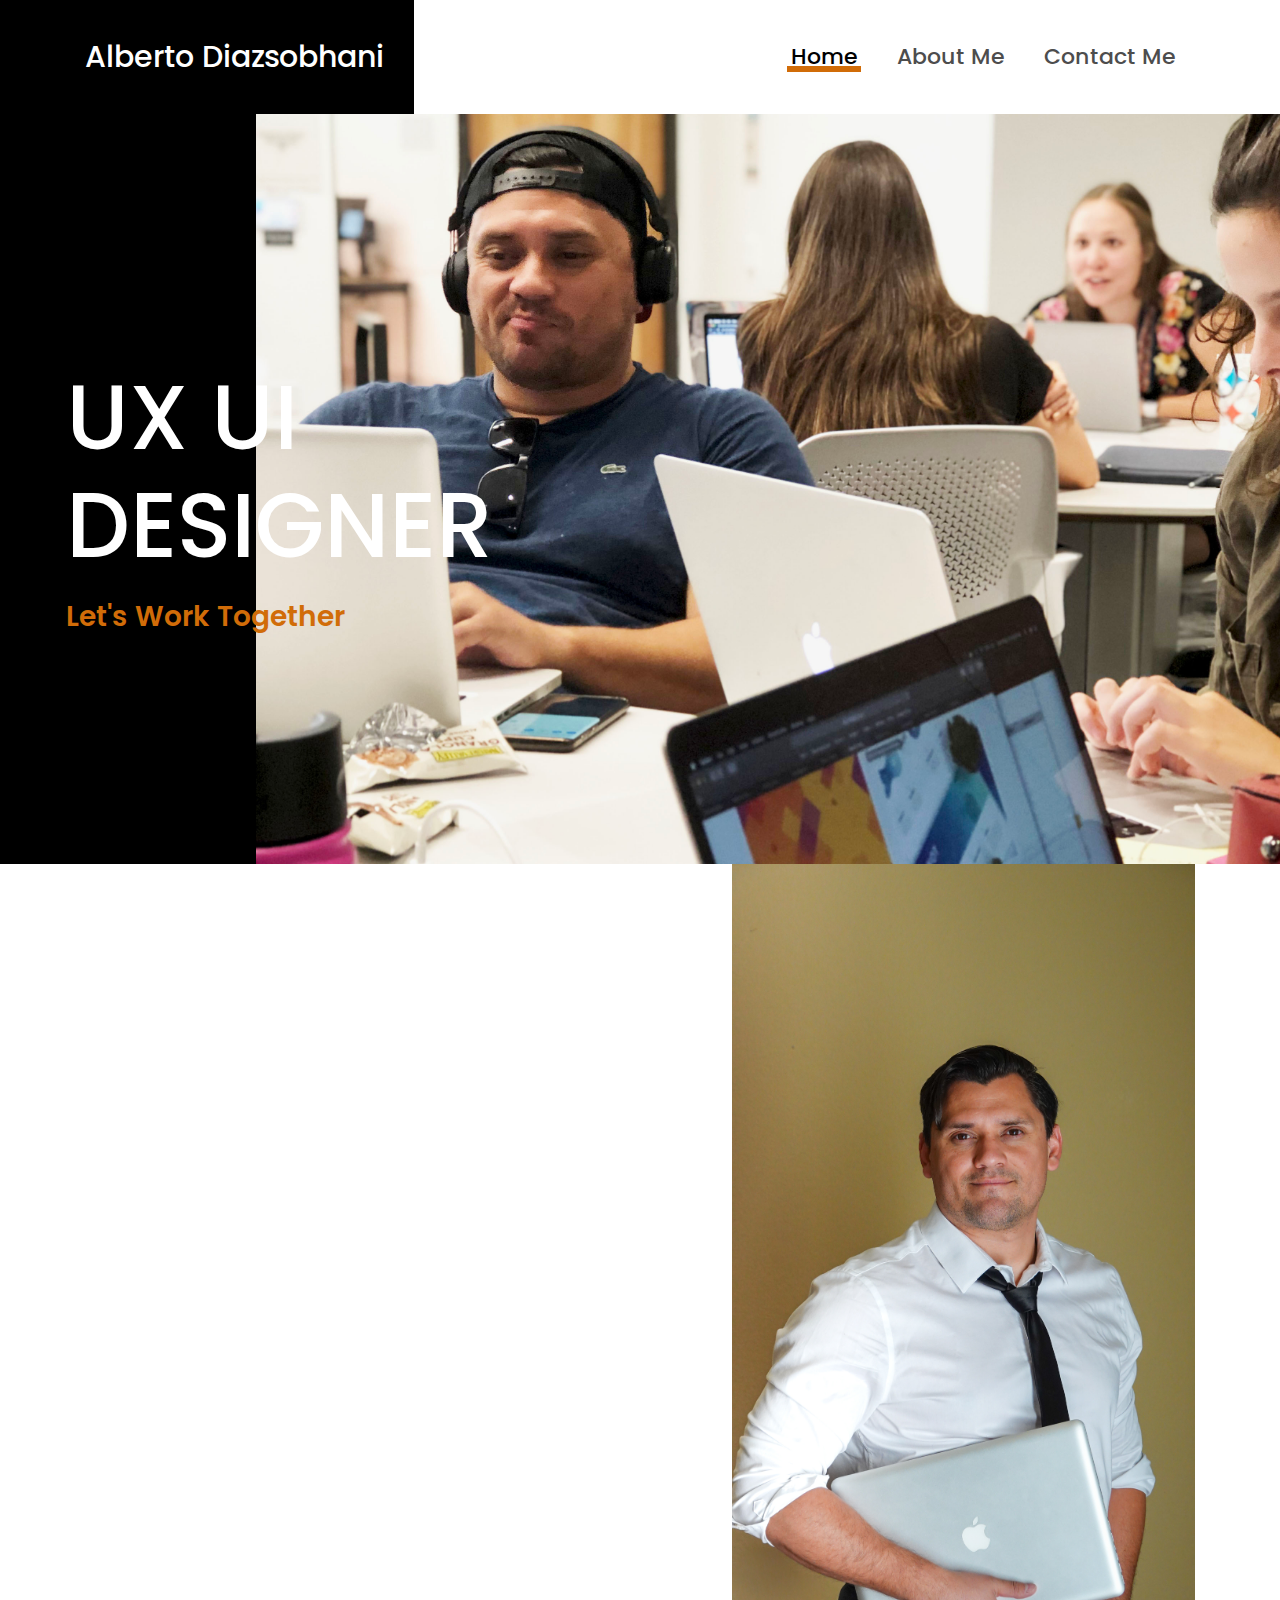
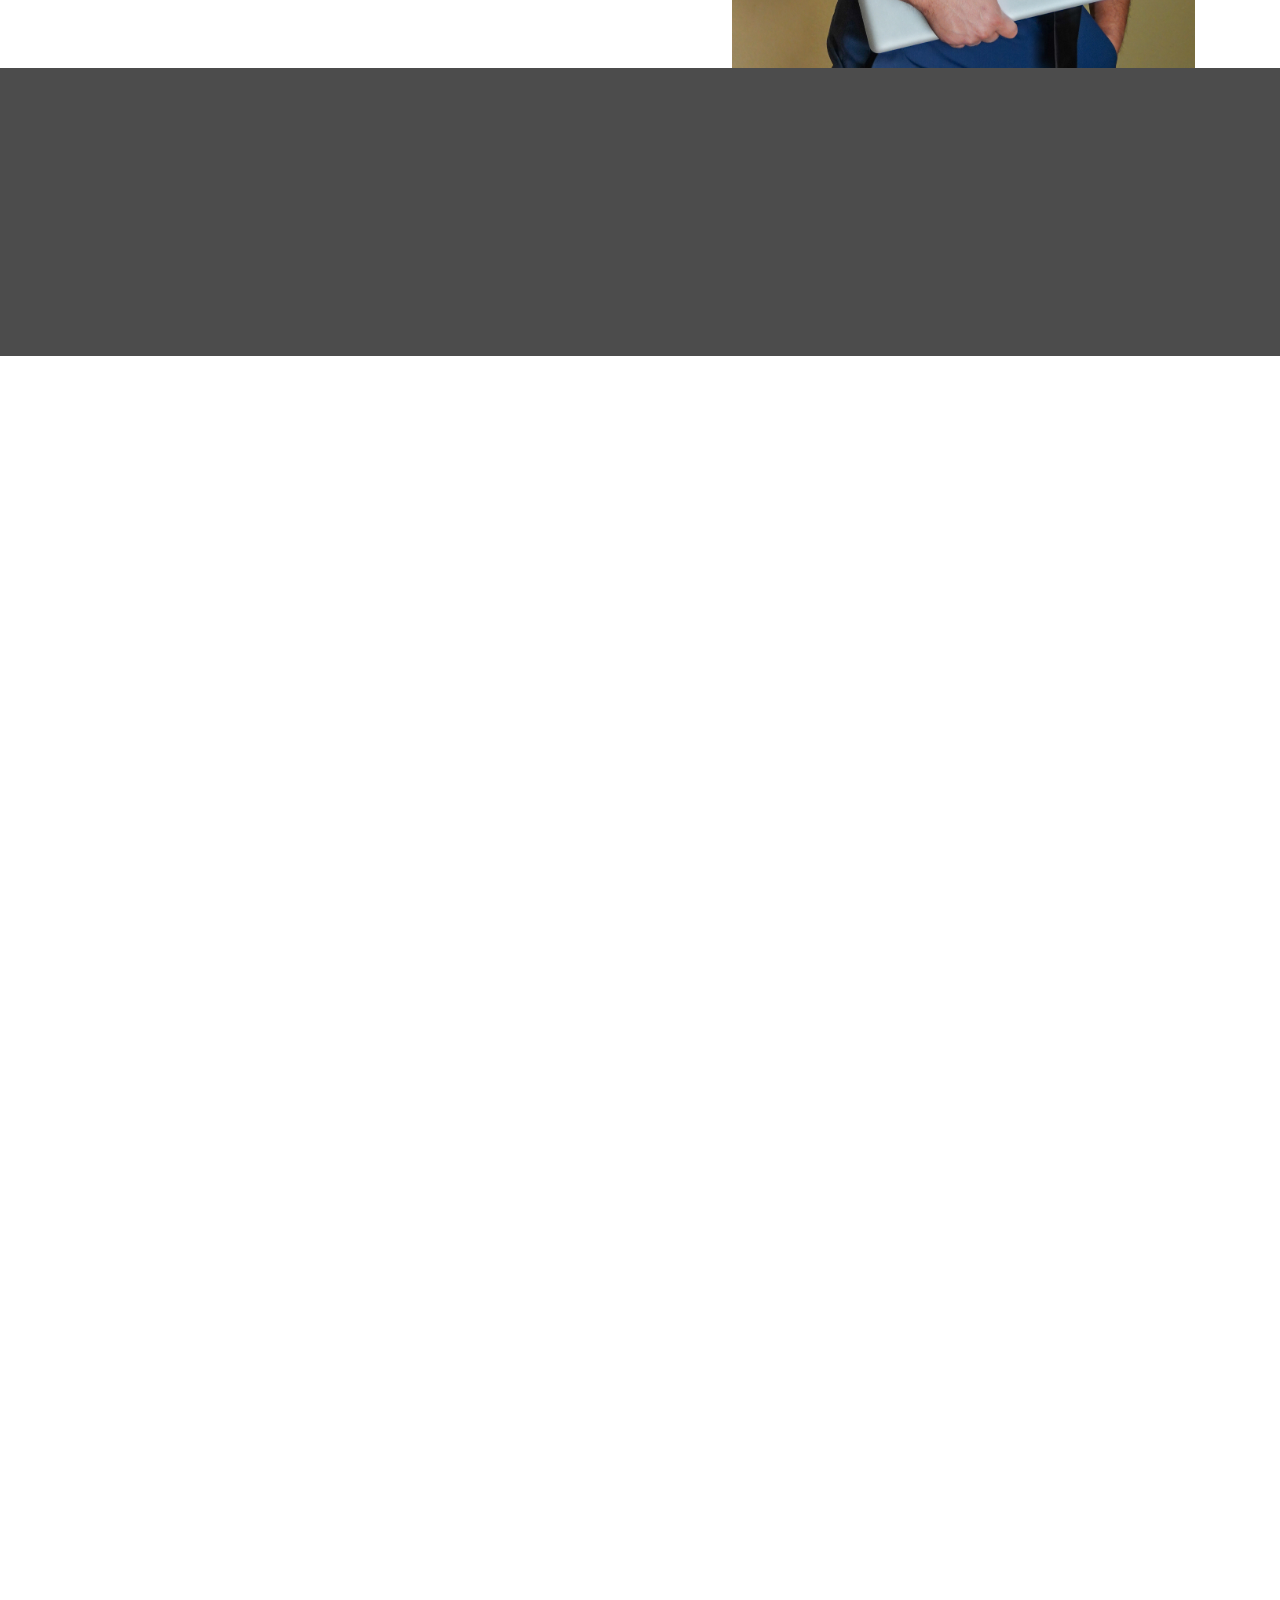
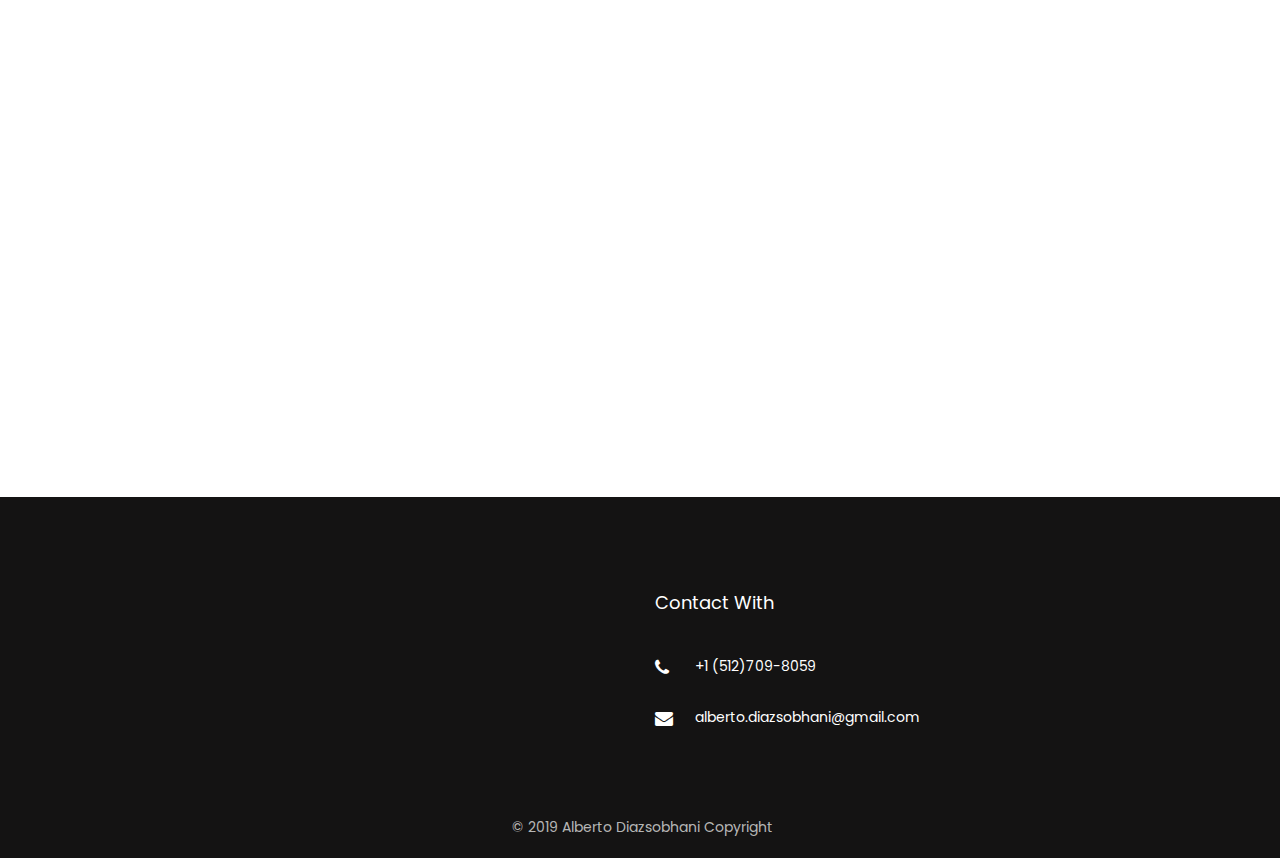
==== commit e697b499: "sdf" ====
--- a/index.html
+++ b/index.html
@@ -116,7 +116,7 @@
 
 		<!-- Start Floating-image Section -->
 
-		<section class="ftco-section ftco-counter" id="section-counter" style="background-image: url(images/desk001.jpg);" data-stellar-background-ratio="0.5">
+		<section class="ftco-section ftco-counter" id="section-counter" style="background-image: url(images/mainpage.png);" data-stellar-background-ratio="0.5">
     	<div class="container">
     		<div class="row d-md-flex align-items-center">
     			<div class="col-lg-4">
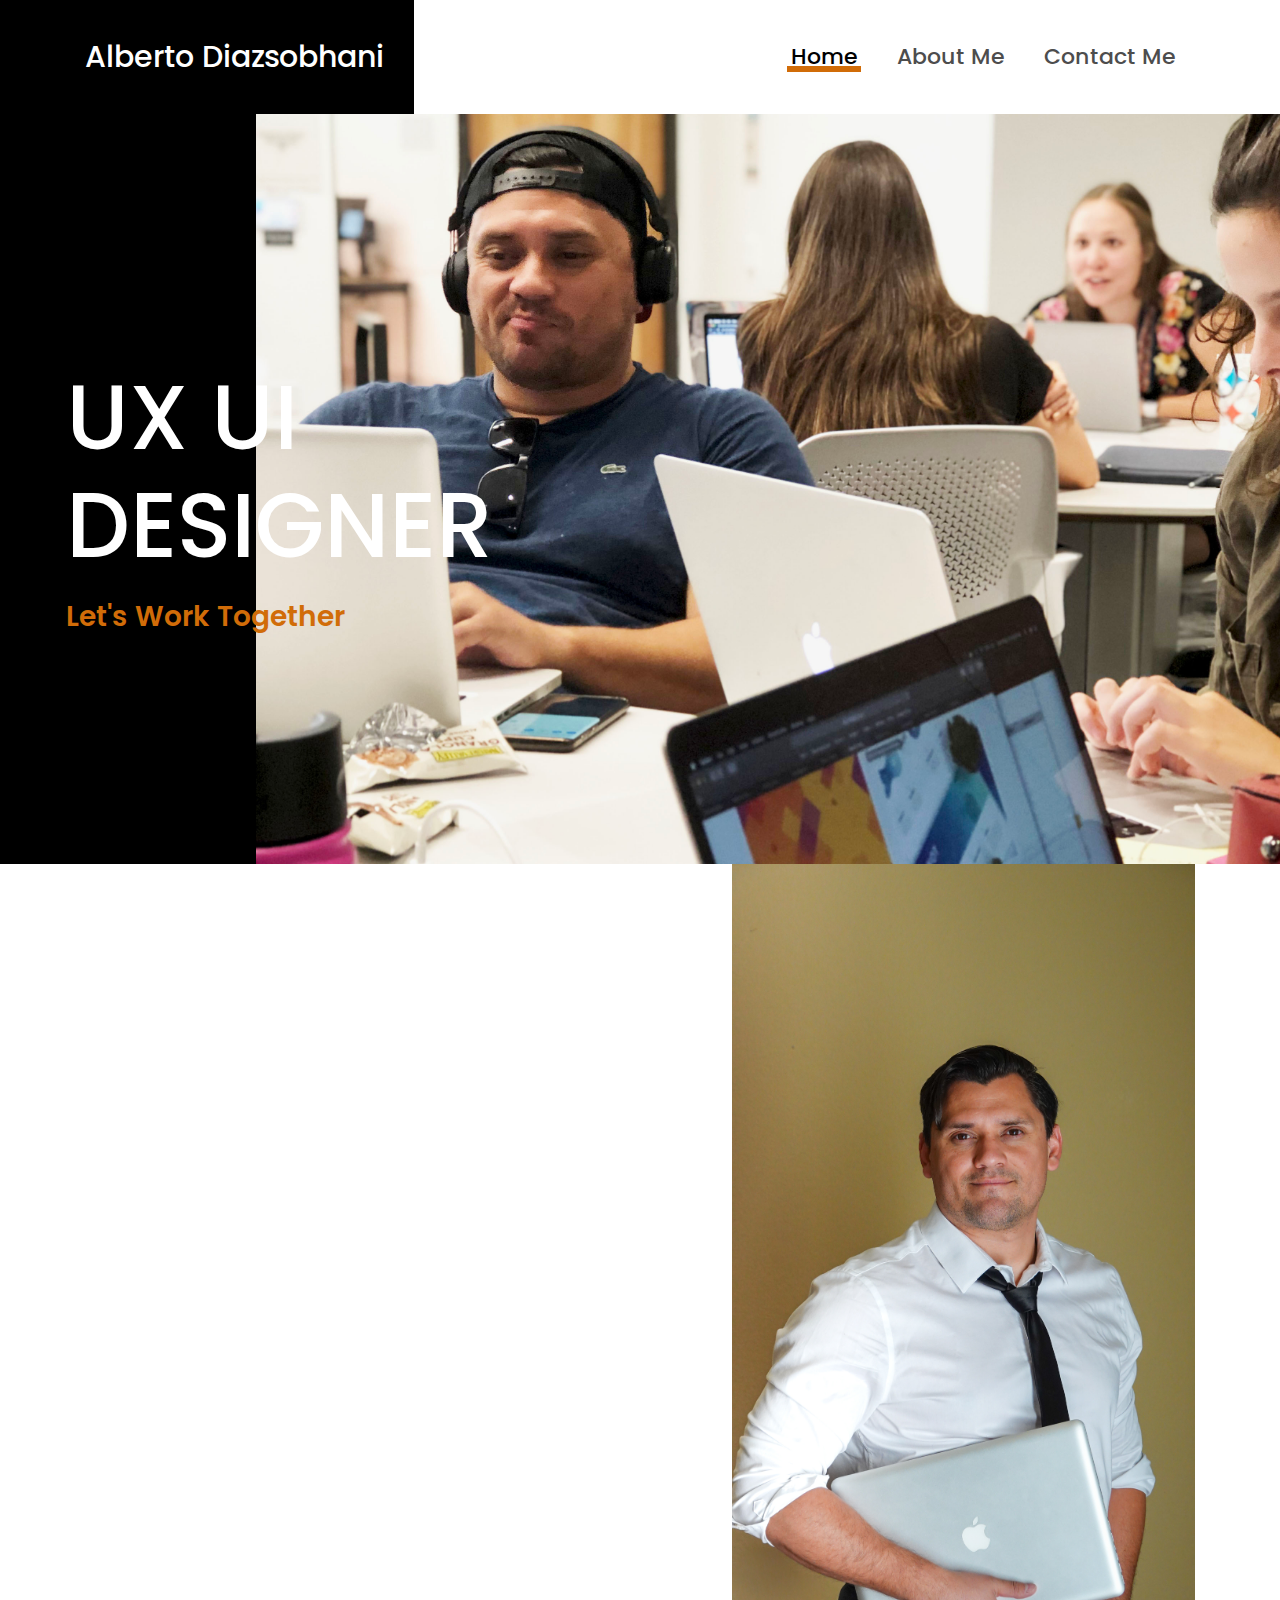
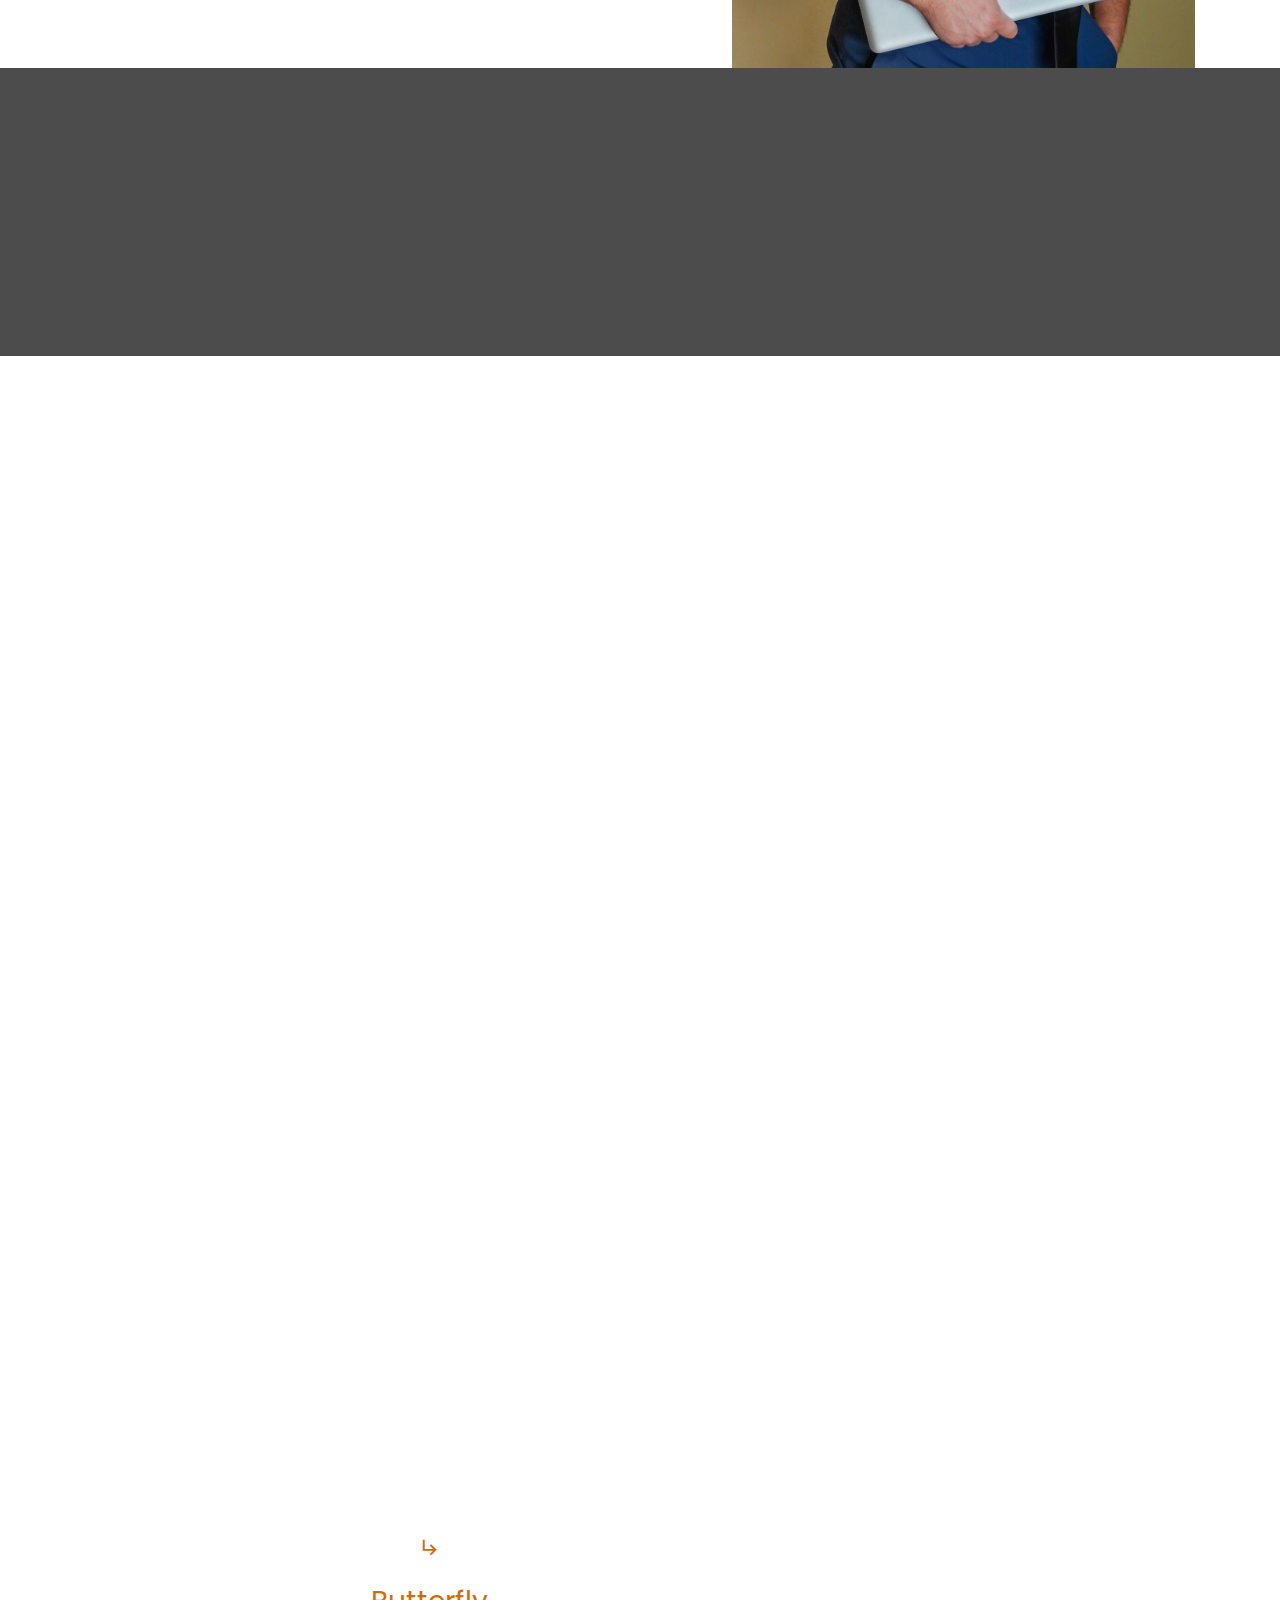
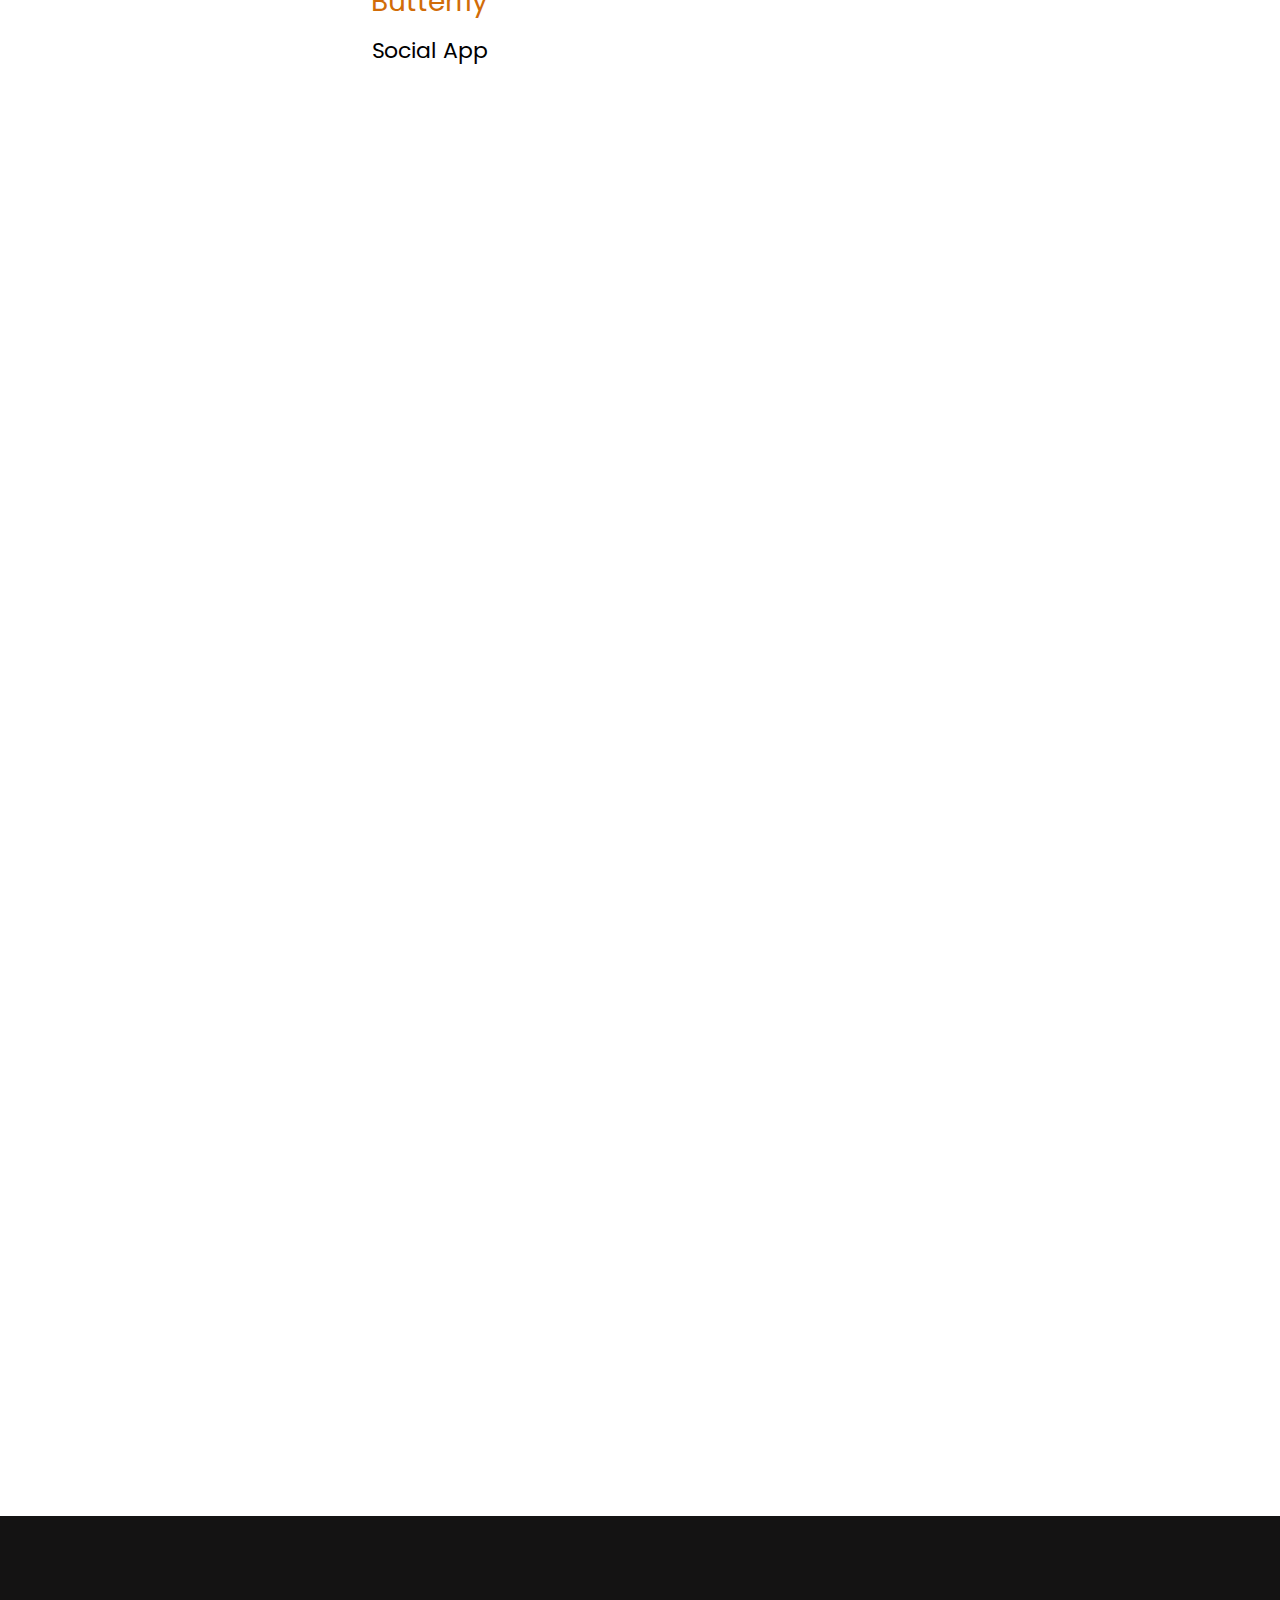
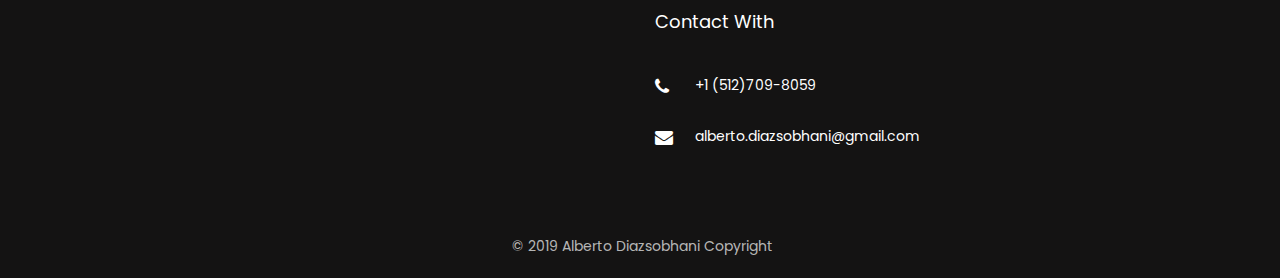
==== commit 00396e69: "butterfly" ====
--- a/index.html
+++ b/index.html
@@ -169,7 +169,7 @@
     				</div>
   				</div>
     			<div class="col-md-8">
-    				<div class="project img ftco-animate d-flex justify-content-center align-items-center" style="background-image: url(images/butt;">
+    				<div class="project img ftco-animate d-flex justify-content-center align-items-center" style="background-image: url(images/butterfly001.png>
     					<div class="overlay"></div>
     					<a href="#" class="btn-site d-flex align-items-center justify-content-center"><span class="icon-subdirectory_arrow_right"></span></a>
 	    				<div class="text text-center p-4">
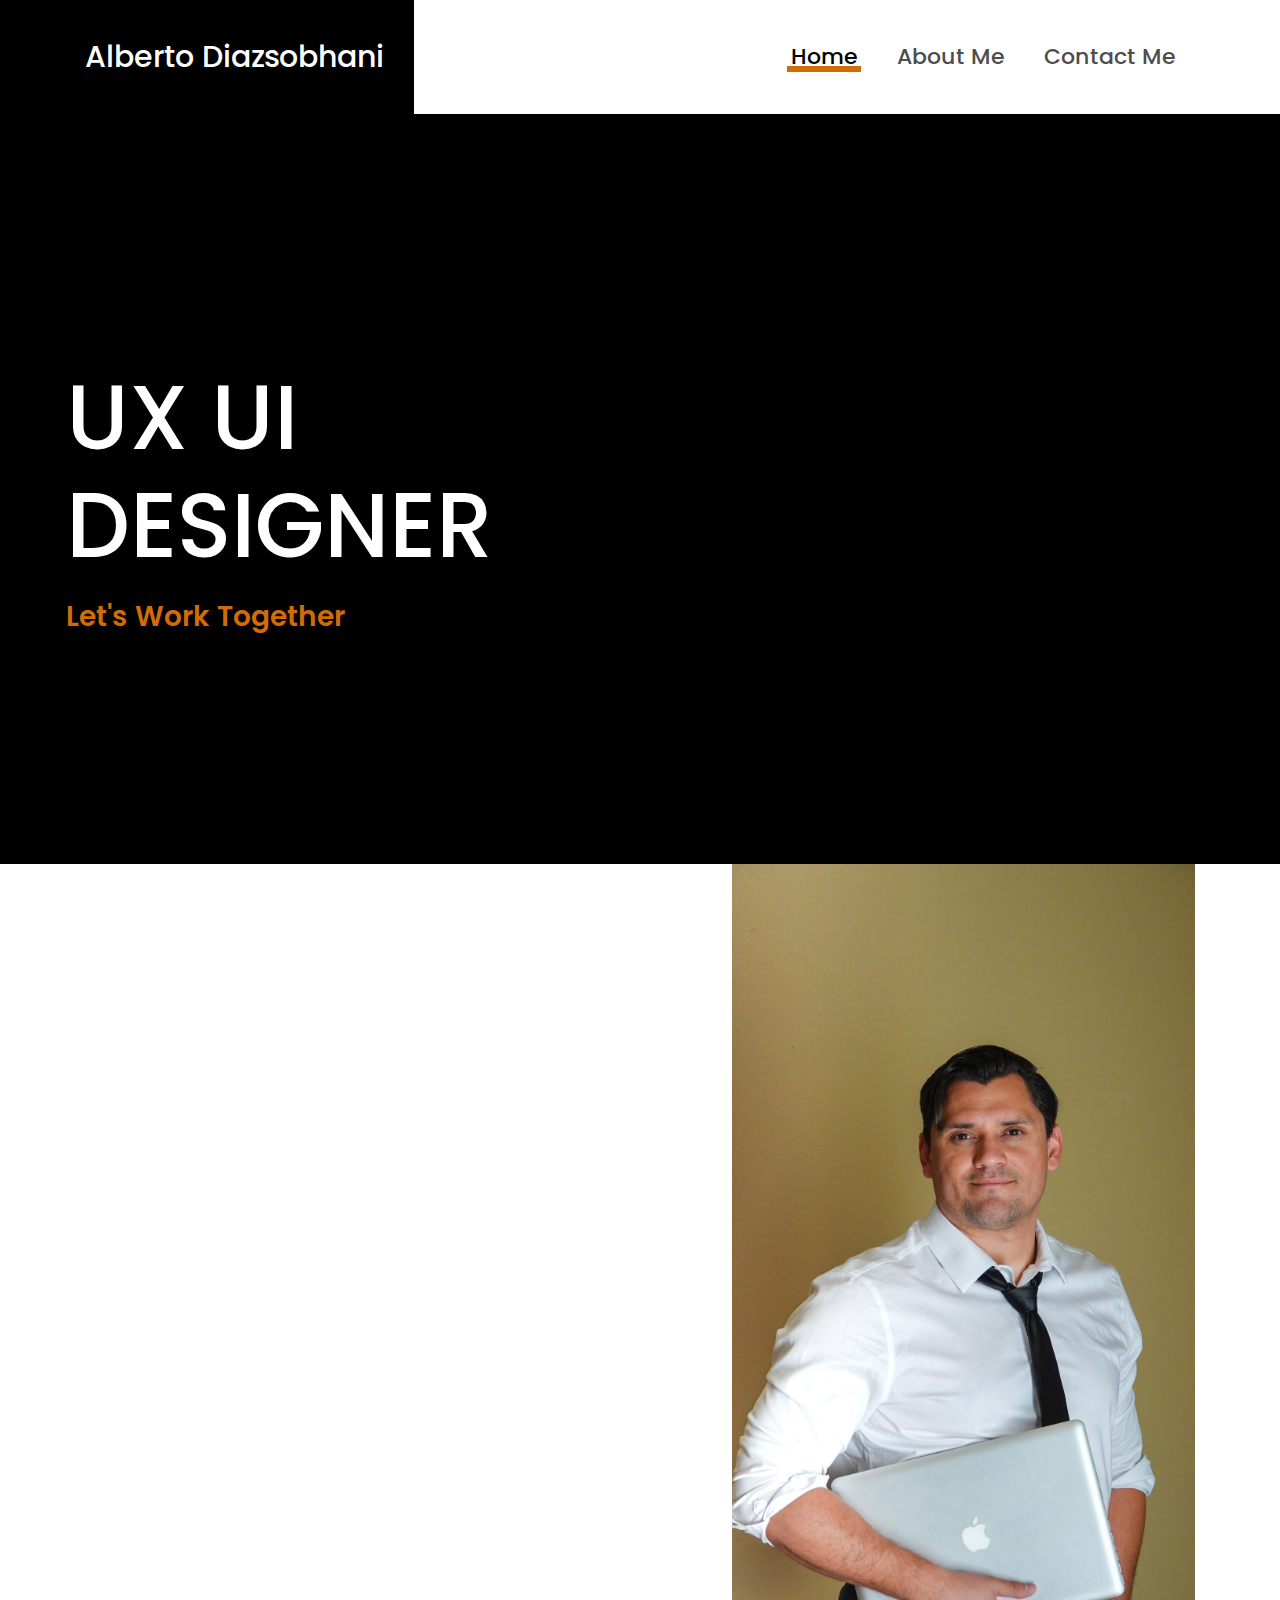
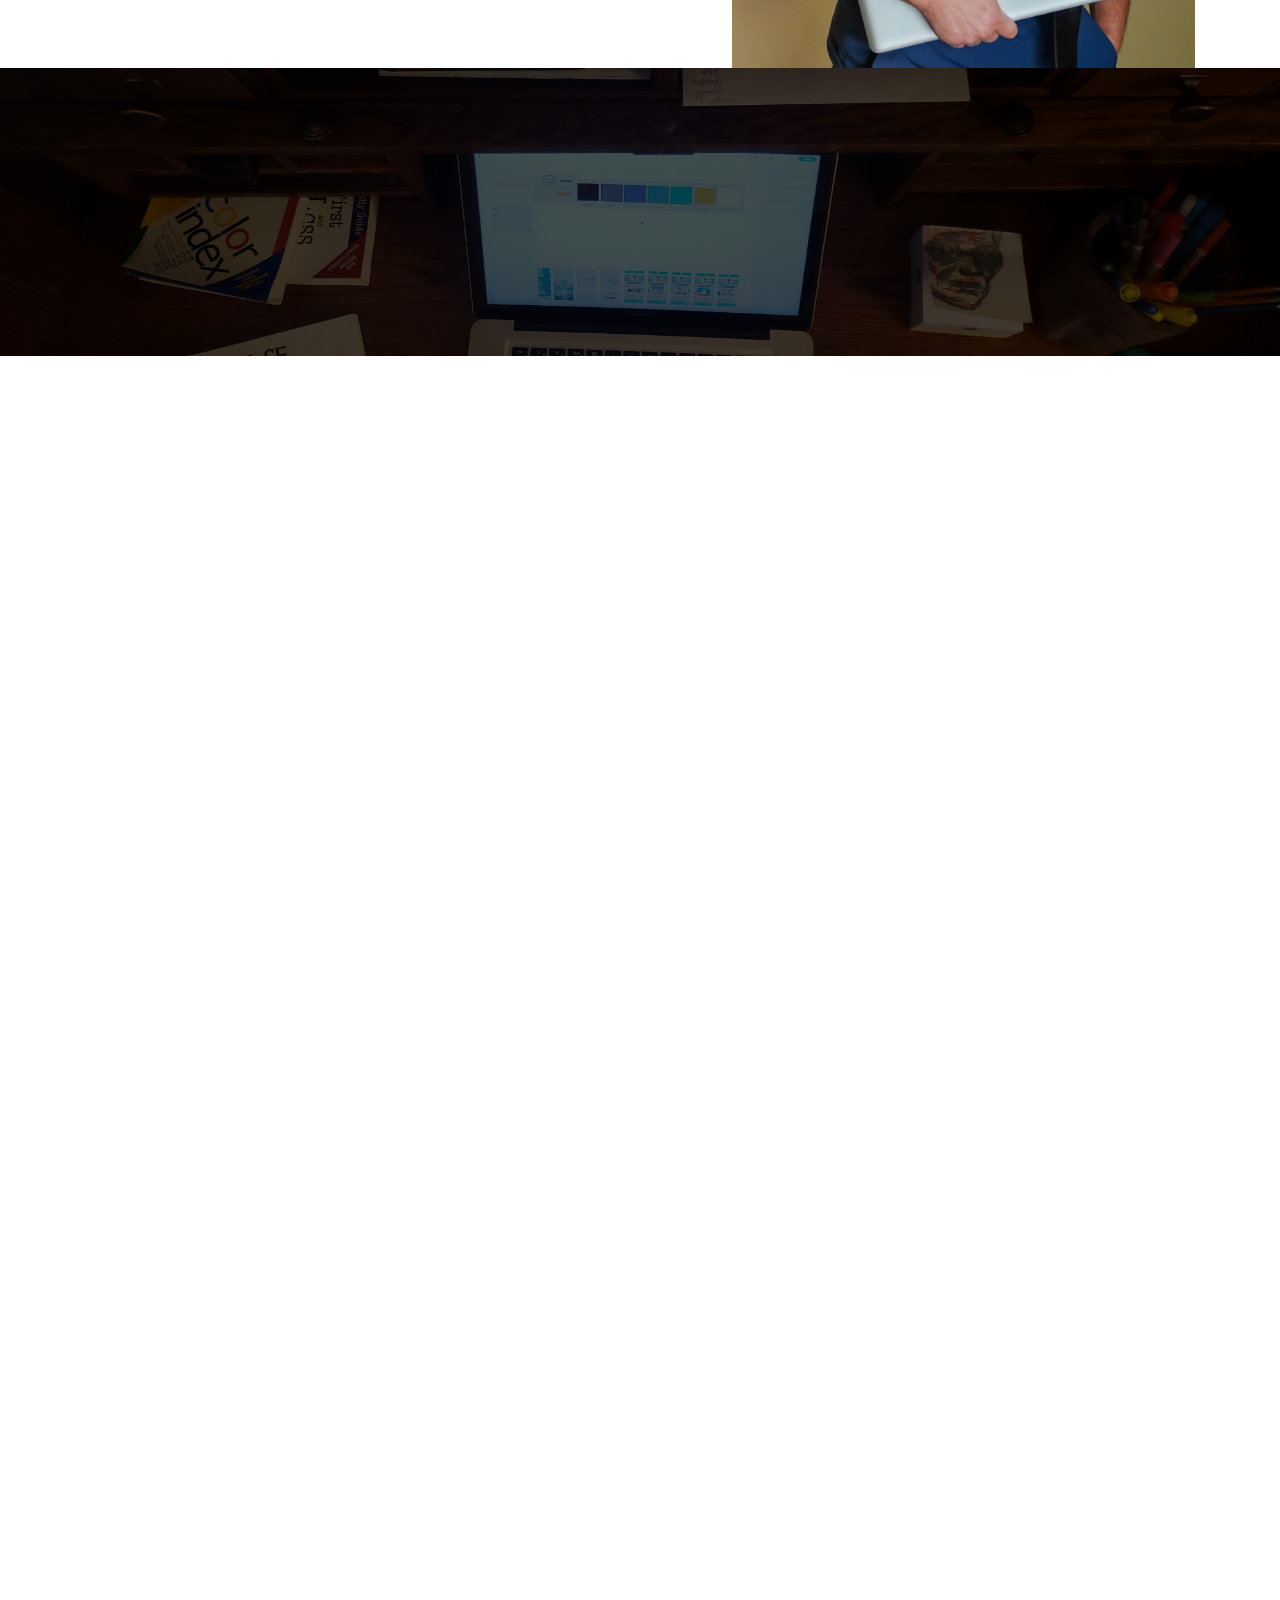
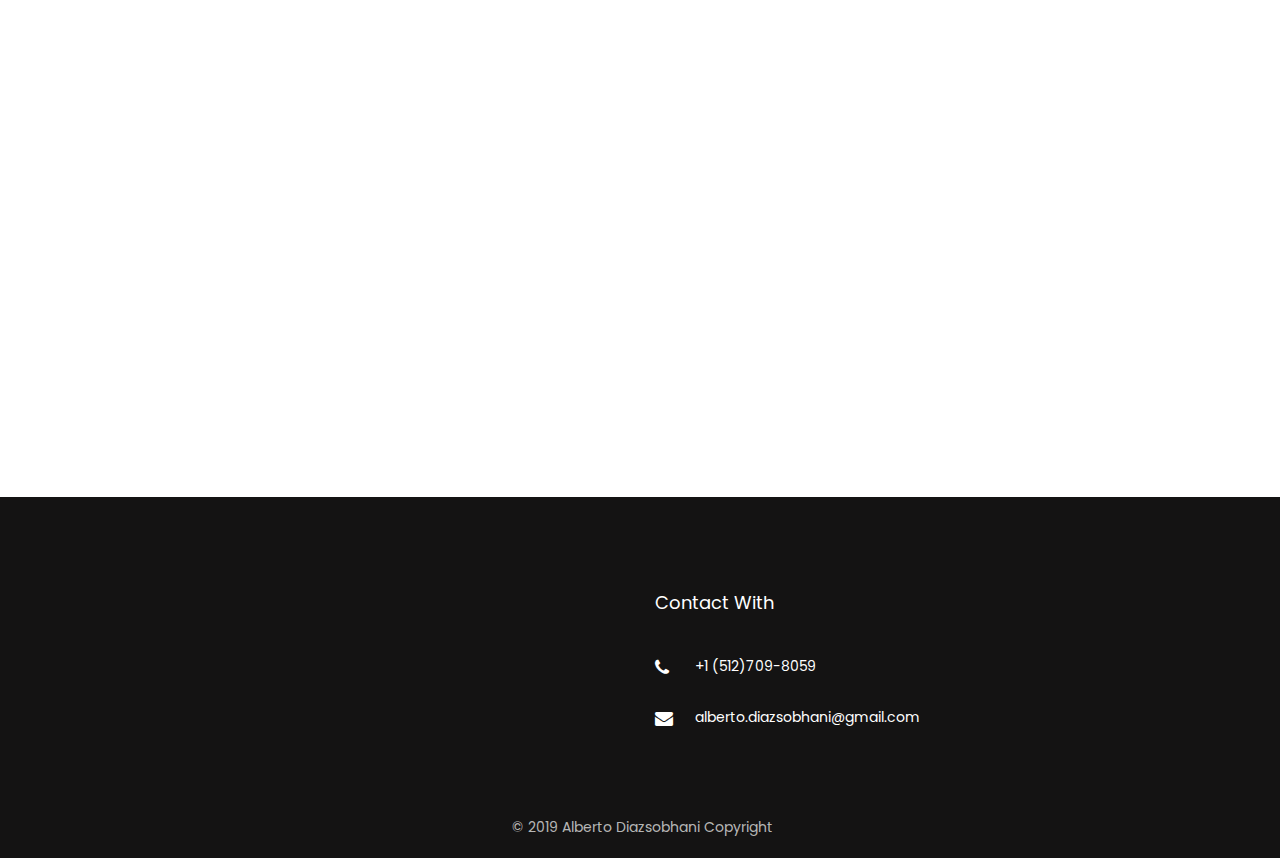
==== commit 185021fb: "Update index.html" ====
--- a/index.html
+++ b/index.html
@@ -65,7 +65,7 @@
     		</div>
     	</div>
     	<div class="third about-img">
-    		<div id="home" class="video-hero" style="height: 750px; background-image: url(images/betowork.jpg); background-size:cover; background-position: center center;">
+    		<div id="home" class="video-hero" style="height: 750px; background-image: url(images/mainpage.png); background-size:cover; background-position: center center;">
     	</div>
 	</section>
 	
@@ -116,7 +116,7 @@
 
 		<!-- Start Floating-image Section -->
 
-		<section class="ftco-section ftco-counter" id="section-counter" style="background-image: url(images/mainpage.png);" data-stellar-background-ratio="0.5">
+		<section class="ftco-section ftco-counter" id="section-counter" style="background-image: url(images/desk001.jpg);" data-stellar-background-ratio="0.5">
     	<div class="container">
     		<div class="row d-md-flex align-items-center">
     			<div class="col-lg-4">
@@ -169,7 +169,7 @@
     				</div>
   				</div>
     			<div class="col-md-8">
-    				<div class="project img ftco-animate d-flex justify-content-center align-items-center" style="background-image: url(images/butterfly001.png>
+    				<div class="project img ftco-animate d-flex justify-content-center align-items-center" style="background-image: url(images/butt;">
     					<div class="overlay"></div>
     					<a href="#" class="btn-site d-flex align-items-center justify-content-center"><span class="icon-subdirectory_arrow_right"></span></a>
 	    				<div class="text text-center p-4">
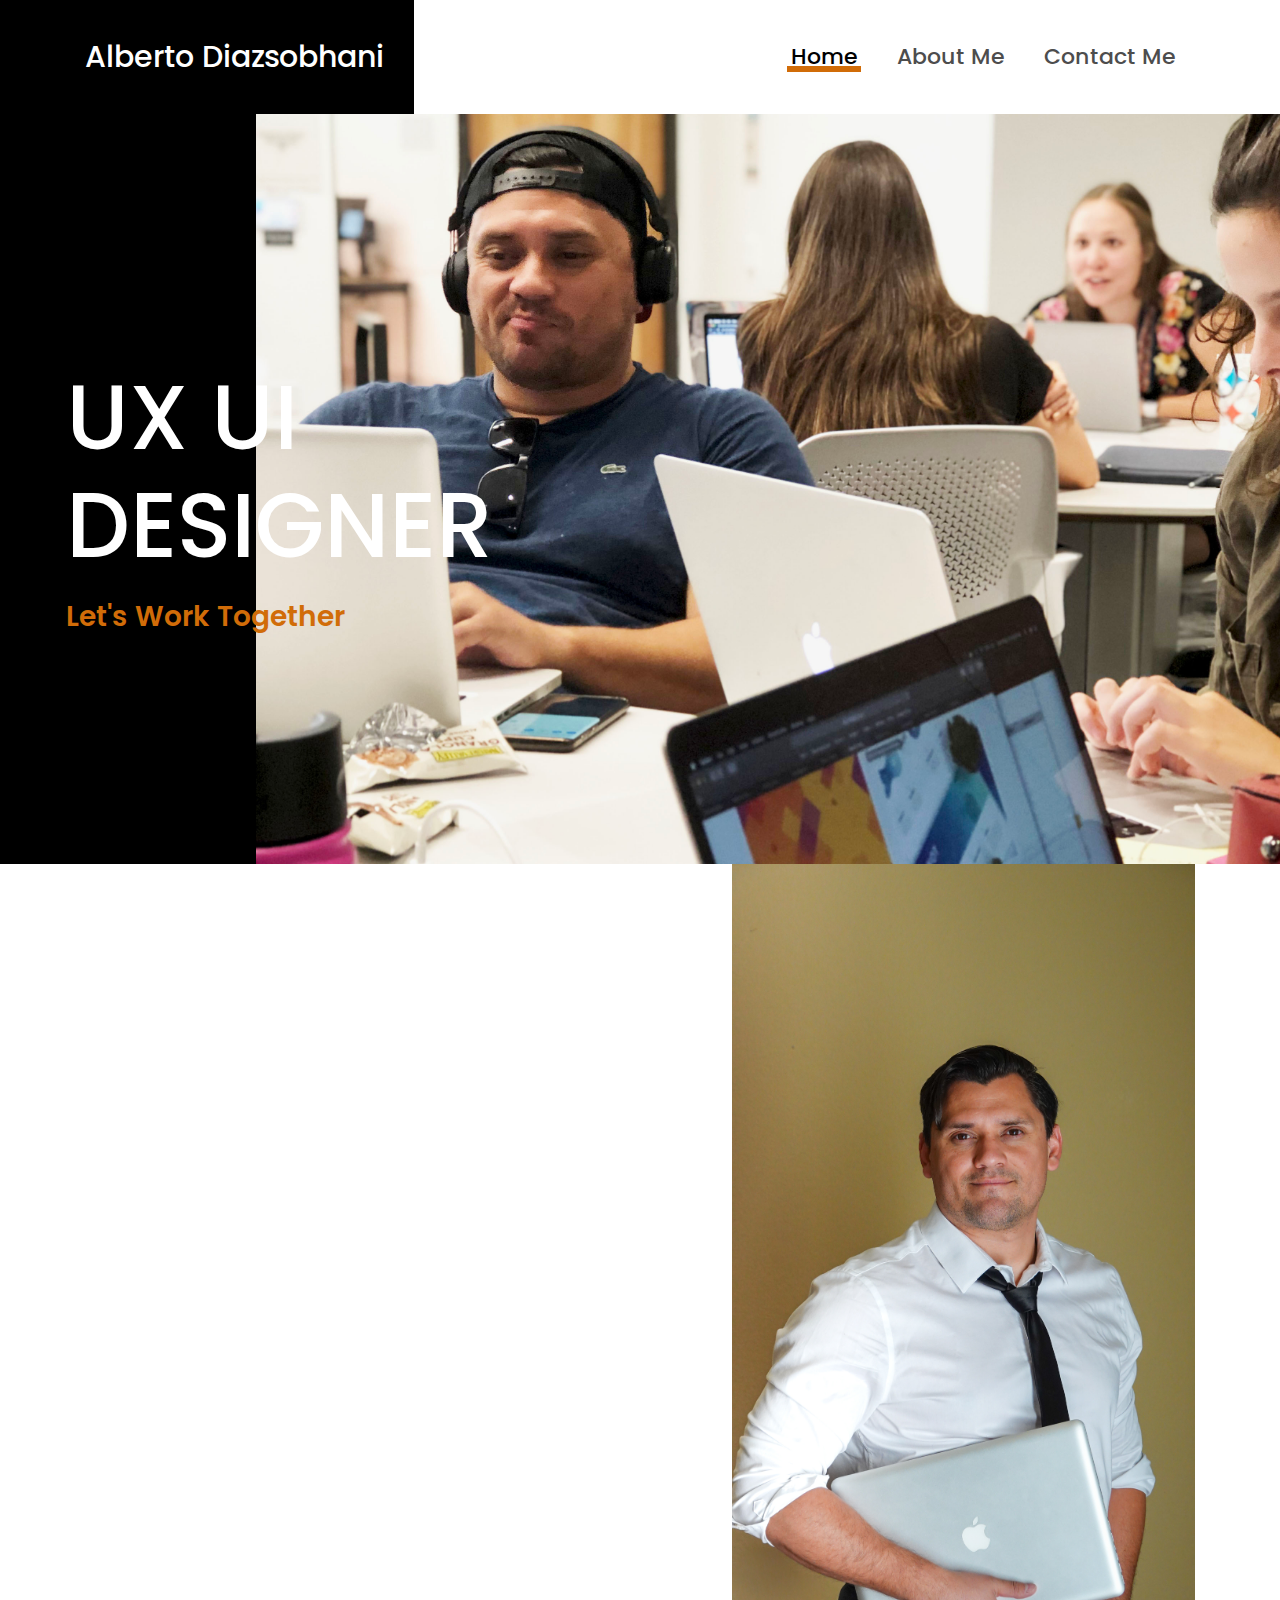
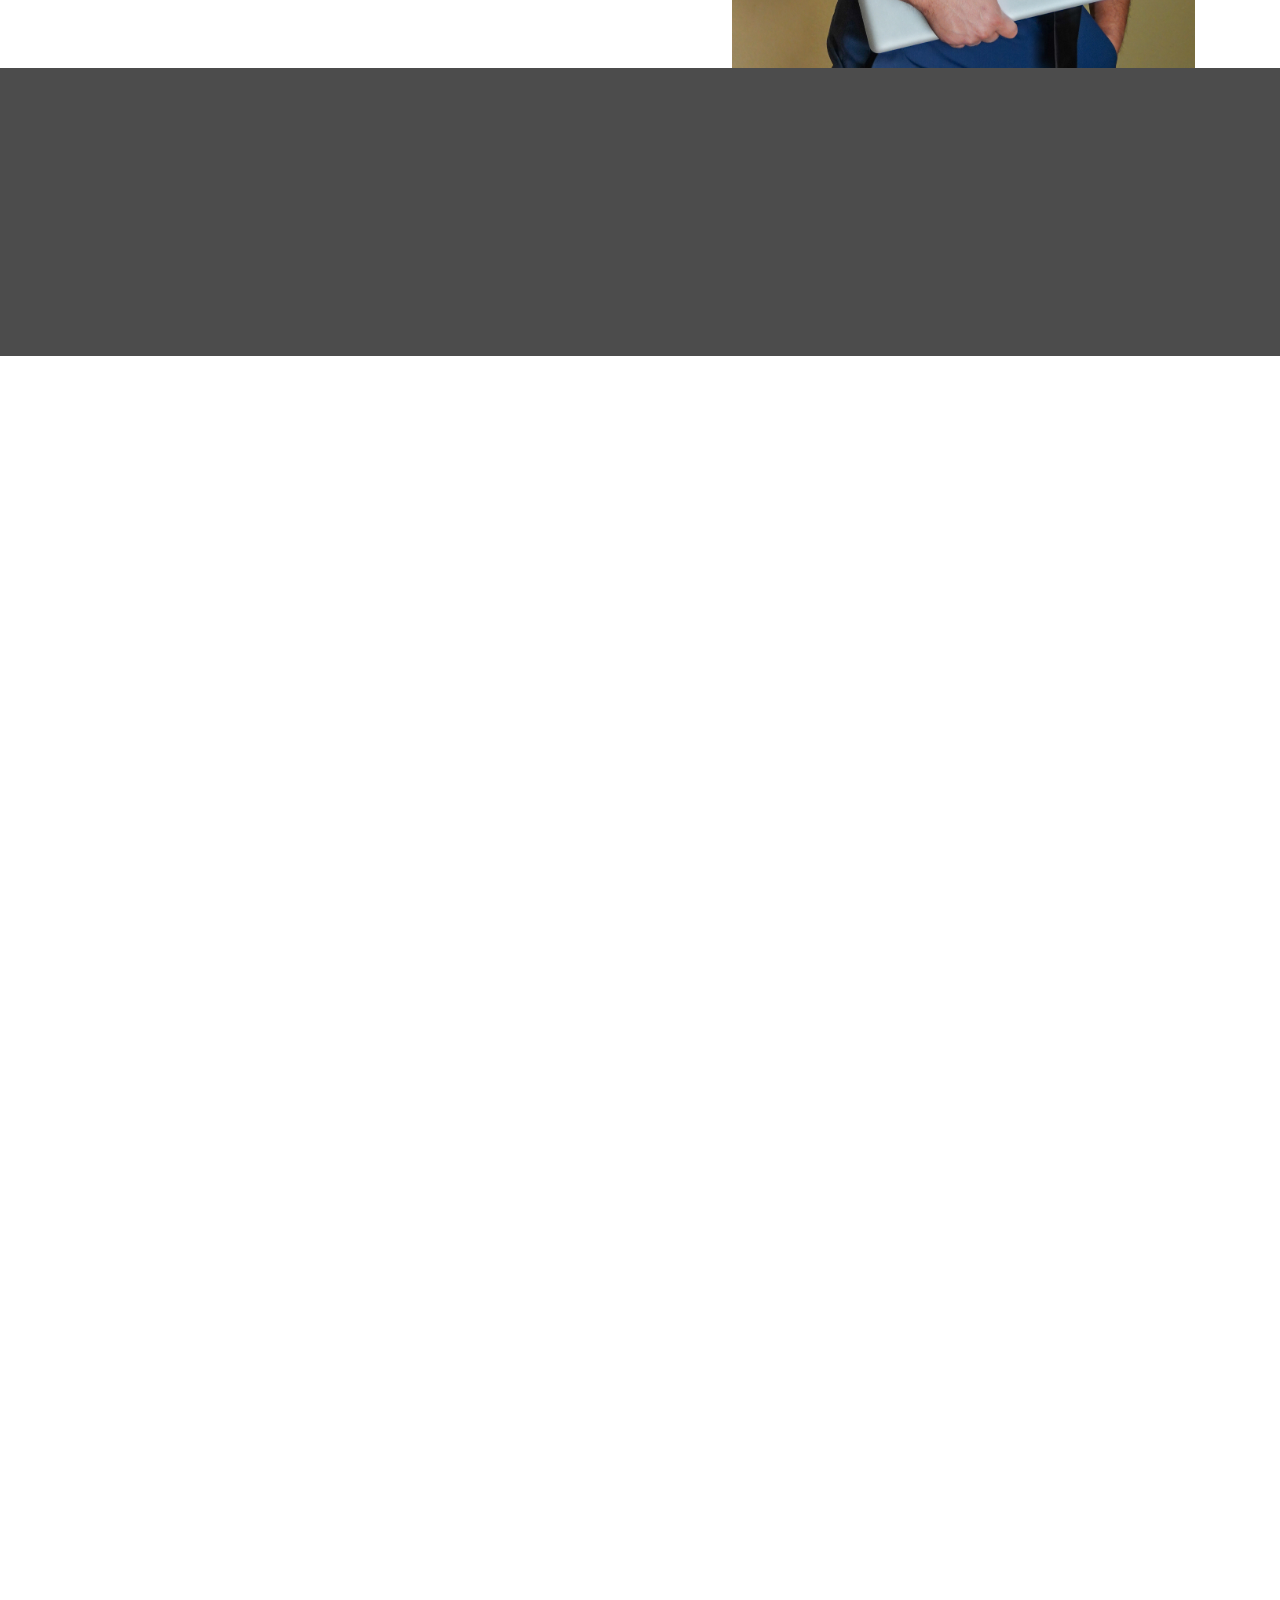
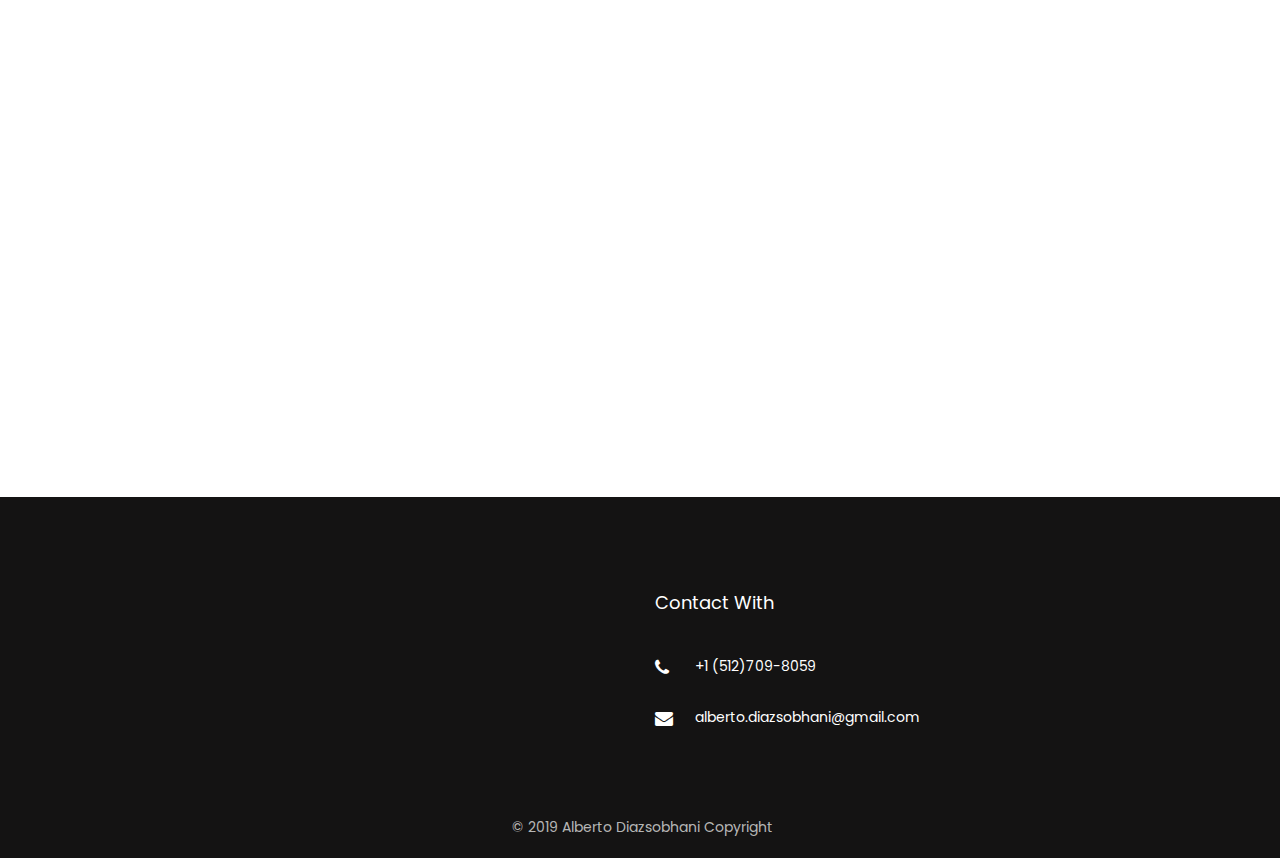
==== commit 32fb4263: "main" ====
--- a/index.html
+++ b/index.html
@@ -65,7 +65,7 @@
     		</div>
     	</div>
     	<div class="third about-img">
-    		<div id="home" class="video-hero" style="height: 750px; background-image: url(images/mainpage.png); background-size:cover; background-position: center center;">
+    		<div id="home" class="video-hero" style="height: 750px; background-image: url(images/betowork.jpg); background-size:cover; background-position: center center;">
     	</div>
 	</section>
 	
@@ -116,7 +116,7 @@
 
 		<!-- Start Floating-image Section -->
 
-		<section class="ftco-section ftco-counter" id="section-counter" style="background-image: url(images/desk001.jpg);" data-stellar-background-ratio="0.5">
+		<section class="ftco-section ftco-counter" id="section-counter" style="background-image: url(images/mainpage.png);" data-stellar-background-ratio="0.5">
     	<div class="container">
     		<div class="row d-md-flex align-items-center">
     			<div class="col-lg-4">
@@ -169,7 +169,7 @@
     				</div>
   				</div>
     			<div class="col-md-8">
-    				<div class="project img ftco-animate d-flex justify-content-center align-items-center" style="background-image: url(images/butt;">
+    				<div class="project img ftco-animate d-flex justify-content-center align-items-center" style="background-image: url(images/butterfly001.png);">
     					<div class="overlay"></div>
     					<a href="#" class="btn-site d-flex align-items-center justify-content-center"><span class="icon-subdirectory_arrow_right"></span></a>
 	    				<div class="text text-center p-4">
@@ -200,7 +200,7 @@
 		    				</div>
 	    				</div>
 	    				<div class="col-md-12">
-		    				<div class="project img ftco-animate d-flex justify-content-center align-items-center" style="background-image: url(images/betowork.jpg);">
+		    				<div class="project img ftco-animate d-flex justify-content-center align-items-center" style="background-image: url(images/myproje.jpg);">
 		    					<div class="overlay"></div>
 		    					<a href="#" class="btn-site d-flex align-items-center justify-content-center"><span class="icon-subdirectory_arrow_right"></span></a>
 			    				<div class="text text-center p-4">
